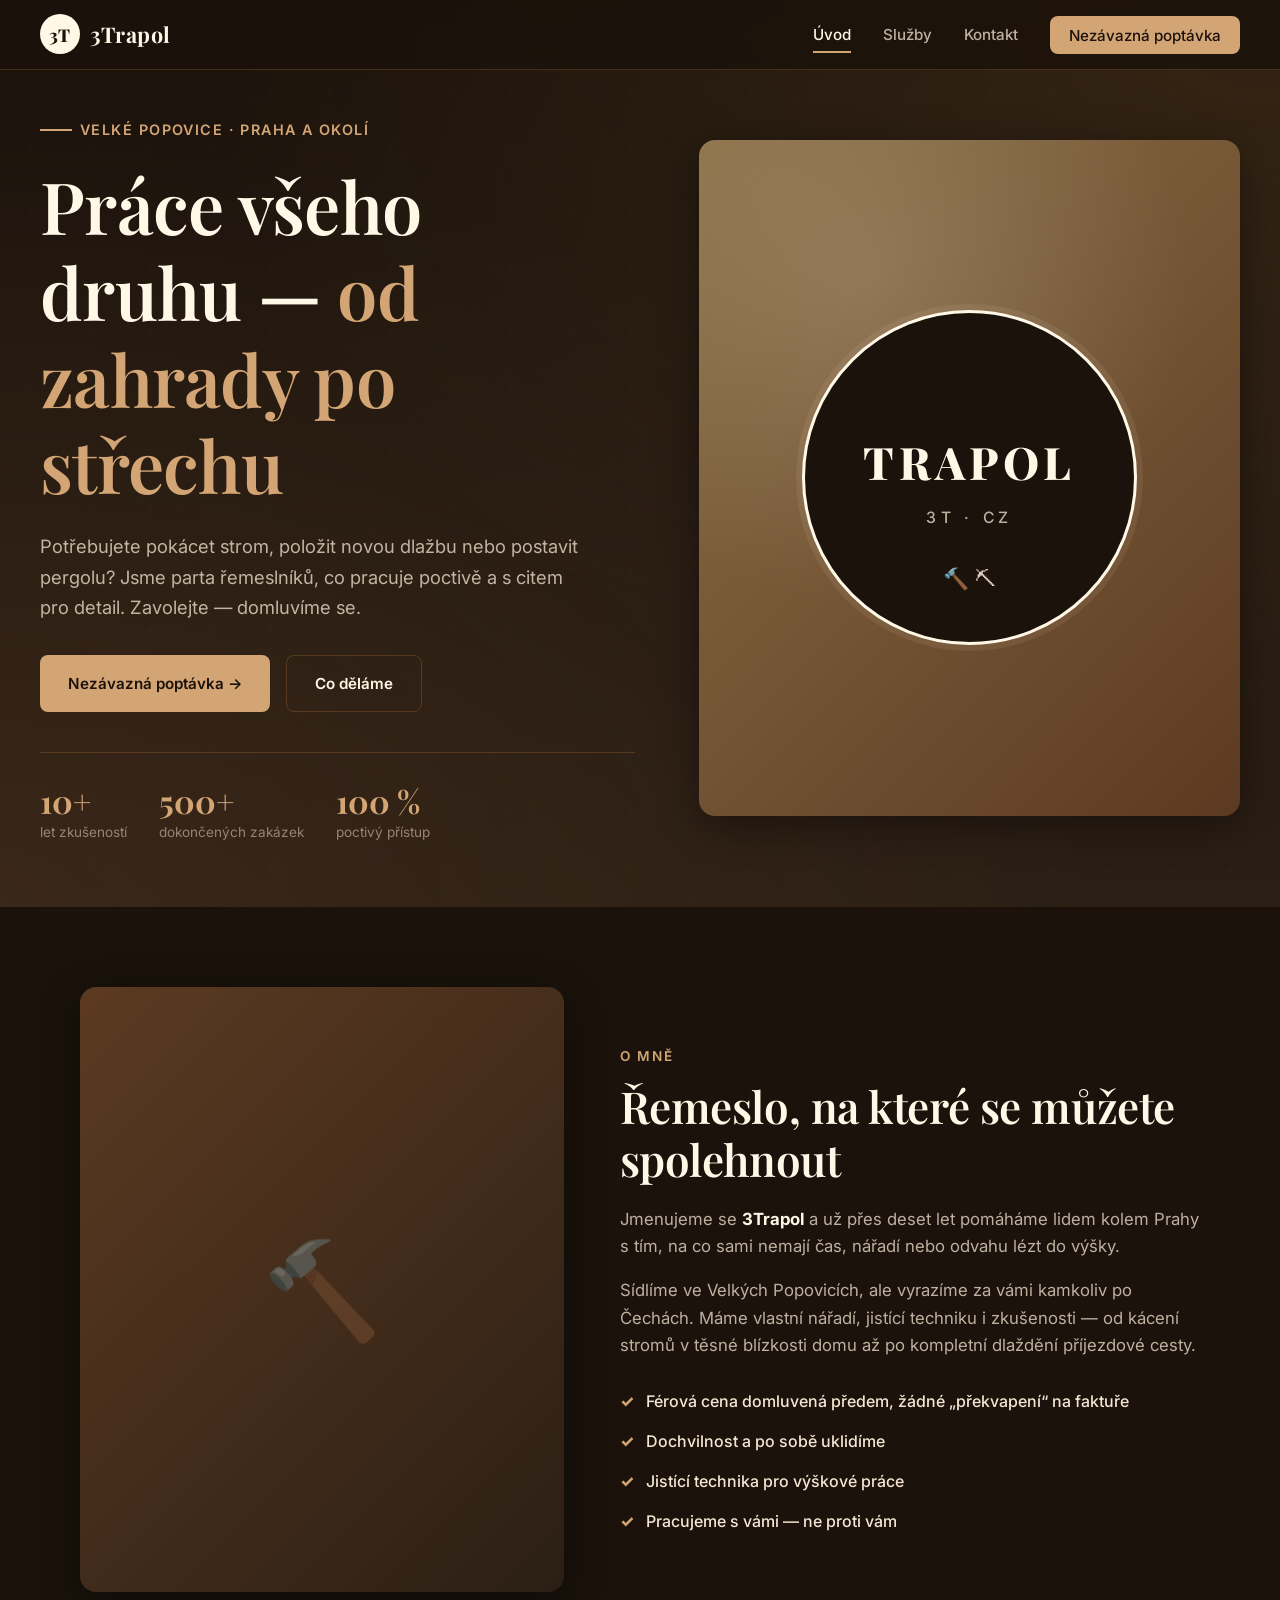
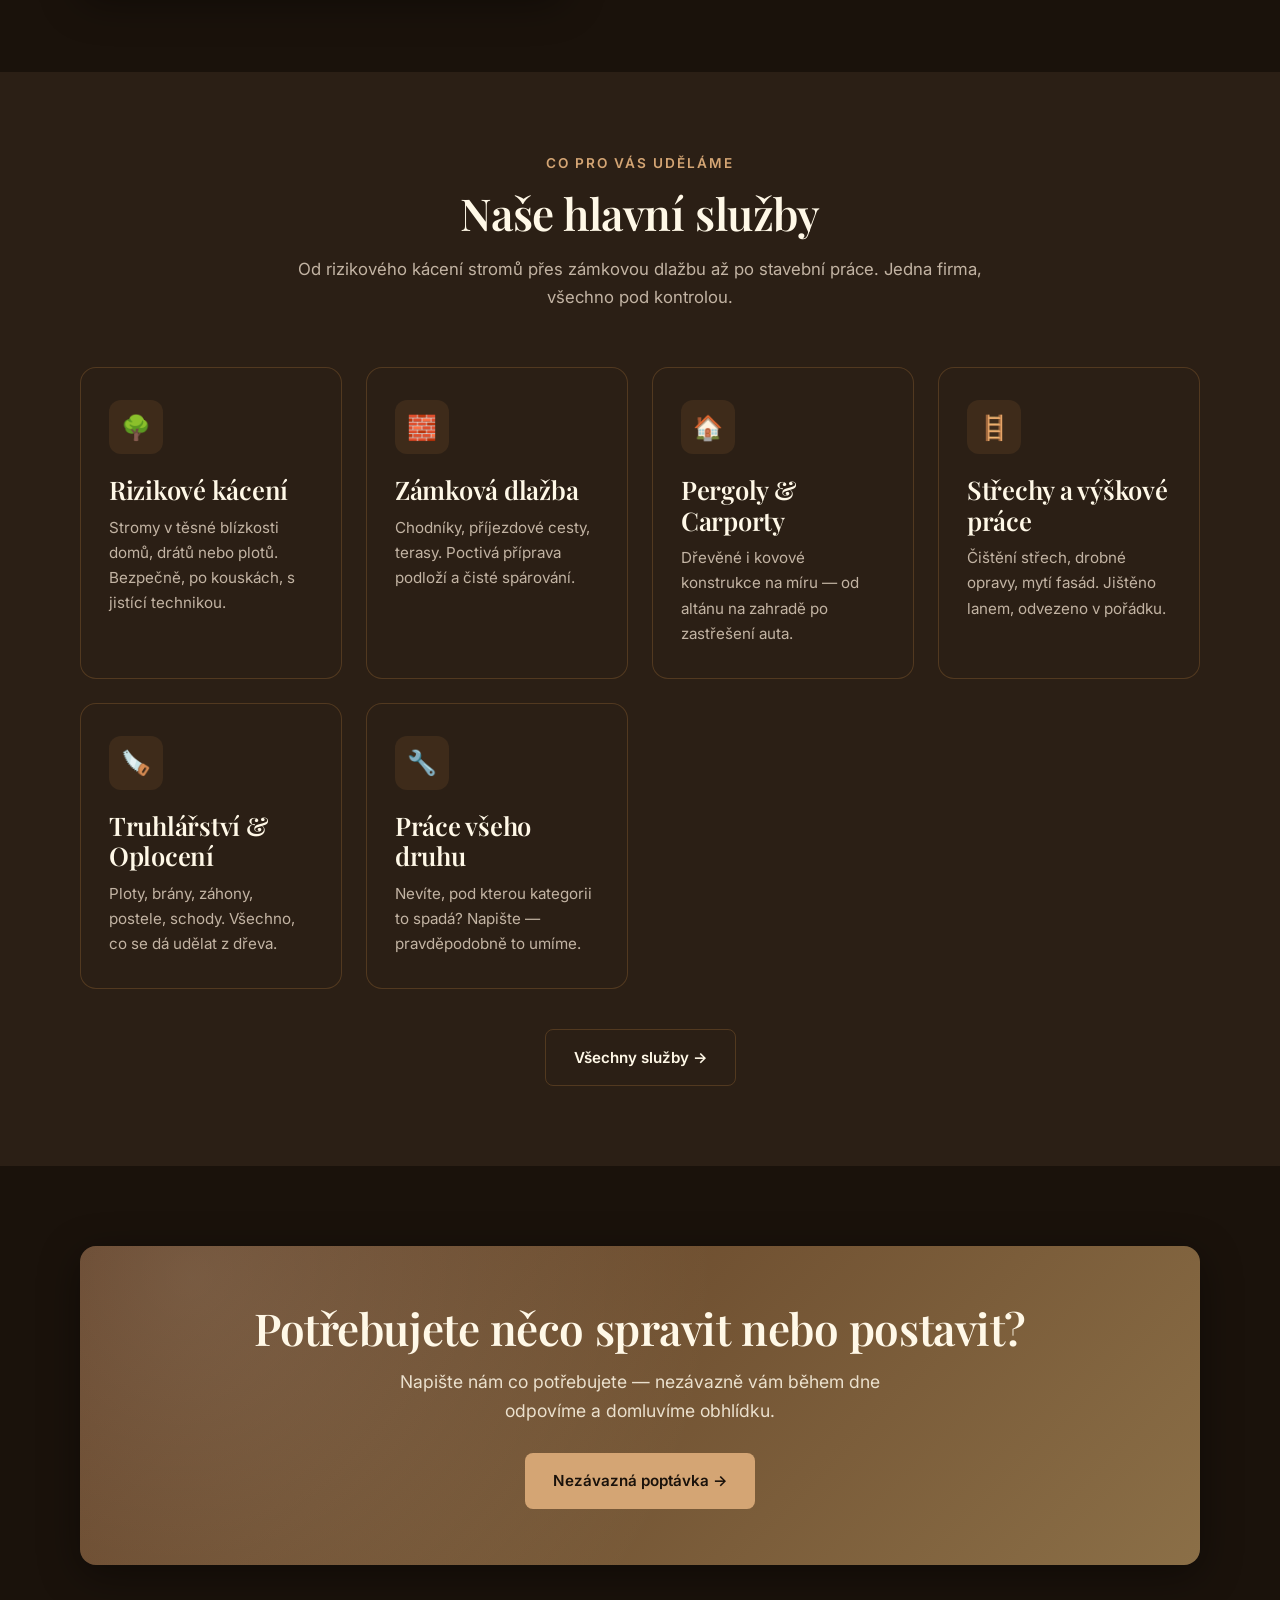
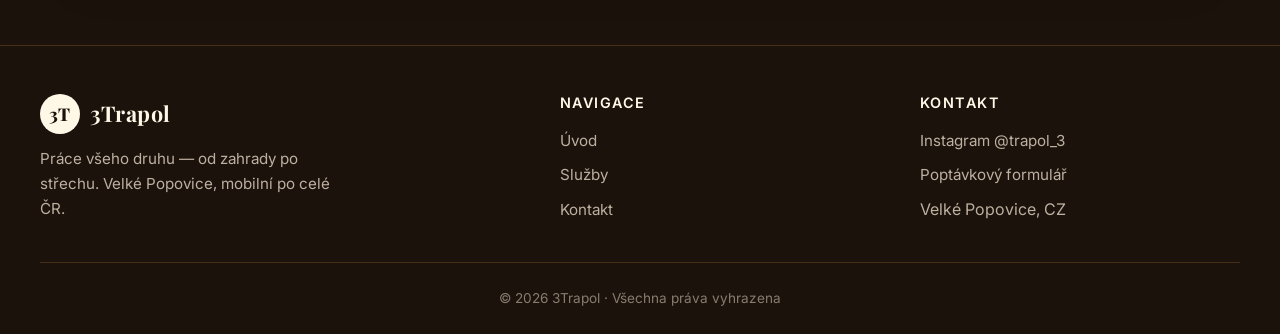
==== web/index.html @ 5826ef70 "Add 3Trapol website: 3 pages with acacia theme, SEO, responsive design - index.html: Hero + About + " ====
<!DOCTYPE html>
<html lang="cs">
<head>
  <meta charset="UTF-8">
  <meta name="viewport" content="width=device-width, initial-scale=1.0">
  <title>3Trapol — Rizikové kácení, zámková dlažba, stavební práce | Praha a okolí</title>
  <meta name="description" content="3Trapol — práce všeho druhu v Praze a okolí. Rizikové kácení stromů, zámková dlažba, pergoly, oplocení, střechy. Velké Popovice, mobilní po celé ČR.">
  <meta name="keywords" content="rizikové kácení Praha, zámková dlažba, stavební práce Velké Popovice, pergoly, oplocení, 3Trapol">
  <meta name="author" content="3Trapol">
  <meta name="robots" content="index, follow">
  <meta name="geo.region" content="CZ-ST">
  <meta name="geo.placename" content="Velké Popovice, Praha">

  <meta property="og:type" content="website">
  <meta property="og:title" content="3Trapol — Práce všeho druhu | Praha a okolí">
  <meta property="og:description" content="Rizikové kácení, zámková dlažba, pergoly, střechy. Spolehlivý parťák pro váš barák i zahradu.">
  <meta property="og:locale" content="cs_CZ">

  <link rel="preconnect" href="https://fonts.googleapis.com">
  <link rel="preconnect" href="https://fonts.gstatic.com" crossorigin>
  <link href="https://fonts.googleapis.com/css2?family=Inter:wght@400;500;600;700&family=Playfair+Display:wght@600;700;800&display=swap" rel="stylesheet">
  <link rel="stylesheet" href="css/style.css">
  <link rel="icon" href="data:image/svg+xml,<svg xmlns='http://www.w3.org/2000/svg' viewBox='0 0 100 100'><circle cx='50' cy='50' r='48' fill='%231a120b'/><text x='50' y='62' text-anchor='middle' font-family='Georgia' font-size='28' font-weight='bold' fill='%23f5e6d3'>3T</text></svg>">

  <script type="application/ld+json">
  {
    "@context": "https://schema.org",
    "@type": "LocalBusiness",
    "name": "3Trapol",
    "description": "Práce všeho druhu — rizikové kácení, zámková dlažba, stavební práce. Velké Popovice, mobilní po celé ČR.",
    "image": "",
    "address": {
      "@type": "PostalAddress",
      "addressLocality": "Velké Popovice",
      "addressRegion": "Středočeský kraj",
      "addressCountry": "CZ"
    },
    "areaServed": ["Praha", "Středočeský kraj", "Česká republika"],
    "serviceType": ["Rizikové kácení stromů", "Zámková dlažba", "Stavební práce", "Pergoly", "Oplocení", "Střechy"]
  }
  </script>
</head>
<body>

<nav class="nav" aria-label="Hlavní navigace">
  <div class="nav-inner">
    <a href="index.html" class="logo" aria-label="3Trapol domů">
      <span class="logo-mark">3T</span>
      <span>3Trapol</span>
    </a>
    <button class="burger" aria-label="Menu" aria-expanded="false">☰</button>
    <ul class="nav-links" id="navLinks">
      <li><a href="index.html" class="active">Úvod</a></li>
      <li><a href="sluzby.html">Služby</a></li>
      <li><a href="kontakt.html">Kontakt</a></li>
      <li><a href="kontakt.html" class="nav-cta">Nezávazná poptávka</a></li>
    </ul>
  </div>
</nav>

<header class="hero">
  <div class="hero-inner">
    <div>
      <span class="hero-eyebrow">Velké Popovice · Praha a okolí</span>
      <h1>Práce všeho druhu — <em>od zahrady po střechu</em></h1>
      <p class="hero-lead">
        Potřebujete pokácet strom, položit novou dlažbu nebo postavit pergolu?
        Jsme parta řemeslníků, co pracuje poctivě a s citem pro detail. Zavolejte —
        domluvíme se.
      </p>
      <div class="btn-row">
        <a href="kontakt.html" class="btn btn-primary">
          Nezávazná poptávka →
        </a>
        <a href="sluzby.html" class="btn btn-secondary">Co děláme</a>
      </div>
      <div class="hero-stats">
        <div>
          <div class="stat-num">10+</div>
          <div class="stat-label">let zkušeností</div>
        </div>
        <div>
          <div class="stat-num">500+</div>
          <div class="stat-label">dokončených zakázek</div>
        </div>
        <div>
          <div class="stat-num">100 %</div>
          <div class="stat-label">poctivý přístup</div>
        </div>
      </div>
    </div>
    <div class="hero-visual" aria-hidden="true">
      <div class="hero-emblem">
        <div class="hero-emblem-inner">
          TRAPOL
          <span>3T · CZ</span>
        </div>
        <div class="hero-emblem-tools">🔨 ⛏</div>
      </div>
    </div>
  </div>
</header>

<section class="section" id="o-mne">
  <div class="about reveal">
    <div class="about-image" aria-hidden="true"></div>
    <div class="about-text">
      <span class="section-head" style="text-align:left; margin:0 0 1rem;">
        <span class="eyebrow" style="color: var(--accent); font-weight:600; letter-spacing:.15em; text-transform:uppercase; font-size:.85rem;">O mně</span>
      </span>
      <h2>Řemeslo, na které se můžete spolehnout</h2>
      <p>
        Jmenujeme se <strong style="color:var(--cream-bright)">3Trapol</strong> a už přes deset let pomáháme lidem
        kolem Prahy s tím, na co sami nemají čas, nářadí nebo odvahu lézt do výšky.
      </p>
      <p>
        Sídlíme ve Velkých Popovicích, ale vyrazíme za vámi kamkoliv po Čechách. Máme vlastní nářadí,
        jistící techniku i zkušenosti — od kácení stromů v těsné blízkosti domu až po kompletní
        dlaždění příjezdové cesty.
      </p>
      <ul class="value-list">
        <li>Férová cena domluvená předem, žádné „překvapení“ na faktuře</li>
        <li>Dochvilnost a po sobě uklidíme</li>
        <li>Jistící technika pro výškové práce</li>
        <li>Pracujeme s vámi — ne proti vám</li>
      </ul>
    </div>
  </div>
</section>

<section class="section-full">
  <div class="inner">
    <div class="section-head reveal">
      <span class="eyebrow">Co pro vás uděláme</span>
      <h2>Naše hlavní služby</h2>
      <p>Od rizikového kácení stromů přes zámkovou dlažbu až po stavební práce. Jedna firma, všechno pod kontrolou.</p>
    </div>
    <div class="services-grid">
      <article class="service-card reveal">
        <div class="service-icon">🌳</div>
        <h3>Rizikové kácení</h3>
        <p>Stromy v těsné blízkosti domů, drátů nebo plotů. Bezpečně, po kouskách, s jistící technikou.</p>
      </article>
      <article class="service-card reveal">
        <div class="service-icon">🧱</div>
        <h3>Zámková dlažba</h3>
        <p>Chodníky, příjezdové cesty, terasy. Poctivá příprava podloží a čisté spárování.</p>
      </article>
      <article class="service-card reveal">
        <div class="service-icon">🏠</div>
        <h3>Pergoly &amp; Carporty</h3>
        <p>Dřevěné i kovové konstrukce na míru — od altánu na zahradě po zastřešení auta.</p>
      </article>
      <article class="service-card reveal">
        <div class="service-icon">🪜</div>
        <h3>Střechy a výškové práce</h3>
        <p>Čištění střech, drobné opravy, mytí fasád. Jištěno lanem, odvezeno v pořádku.</p>
      </article>
      <article class="service-card reveal">
        <div class="service-icon">🪚</div>
        <h3>Truhlářství &amp; Oplocení</h3>
        <p>Ploty, brány, záhony, postele, schody. Všechno, co se dá udělat z dřeva.</p>
      </article>
      <article class="service-card reveal">
        <div class="service-icon">🔧</div>
        <h3>Práce všeho druhu</h3>
        <p>Nevíte, pod kterou kategorii to spadá? Napište — pravděpodobně to umíme.</p>
      </article>
    </div>
    <div style="text-align:center; margin-top:2.5rem;">
      <a href="sluzby.html" class="btn btn-secondary">Všechny služby →</a>
    </div>
  </div>
</section>

<section class="section">
  <div class="cta-block reveal">
    <h2>Potřebujete něco spravit nebo postavit?</h2>
    <p>Napište nám co potřebujete — nezávazně vám během dne odpovíme a domluvíme obhlídku.</p>
    <a href="kontakt.html" class="btn btn-primary">Nezávazná poptávka →</a>
  </div>
</section>

<footer class="footer">
  <div class="footer-inner">
    <div>
      <div class="logo" style="margin-bottom:0.5rem;">
        <span class="logo-mark">3T</span>
        <span>3Trapol</span>
      </div>
      <p class="footer-tag">Práce všeho druhu — od zahrady po střechu. Velké Popovice, mobilní po celé ČR.</p>
    </div>
    <div>
      <h4>Navigace</h4>
      <ul>
        <li><a href="index.html">Úvod</a></li>
        <li><a href="sluzby.html">Služby</a></li>
        <li><a href="kontakt.html">Kontakt</a></li>
      </ul>
    </div>
    <div>
      <h4>Kontakt</h4>
      <ul>
        <li><a href="https://instagram.com/trapol_3" target="_blank" rel="noopener">Instagram @trapol_3</a></li>
        <li><a href="kontakt.html">Poptávkový formulář</a></li>
        <li><span style="color:var(--text-muted)">Velké Popovice, CZ</span></li>
      </ul>
    </div>
  </div>
  <div class="footer-bottom">
    © <span id="year">2026</span> 3Trapol · Všechna práva vyhrazena
  </div>
</footer>

<script src="js/main.js"></script>
</body>
</html>
---- web/css/style.css ----
/* === 3TRAPOL — Akáciové téma === */

:root {
  --acacia-darkest: #1a120b;
  --acacia-dark: #2b1f15;
  --acacia: #5c3a21;
  --acacia-mid: #8b6f47;
  --acacia-light: #c68642;
  --cream: #f5e6d3;
  --cream-bright: #fff8e7;
  --text: #f5e6d3;
  --text-muted: rgba(245, 230, 211, 0.75);
  --text-faint: rgba(245, 230, 211, 0.5);
  --accent: #d4a574;
  --border: rgba(198, 134, 66, 0.25);

  --font-body: 'Inter', system-ui, -apple-system, sans-serif;
  --font-heading: 'Playfair Display', Georgia, serif;

  --radius: 8px;
  --radius-lg: 16px;
  --shadow: 0 10px 40px rgba(0, 0, 0, 0.4);
  --shadow-hover: 0 20px 60px rgba(198, 134, 66, 0.25);

  --max-w: 1200px;
  --pad: clamp(1rem, 4vw, 2.5rem);
}

* { box-sizing: border-box; margin: 0; padding: 0; }

html { scroll-behavior: smooth; }

body {
  font-family: var(--font-body);
  background: var(--acacia-darkest);
  color: var(--text);
  line-height: 1.65;
  overflow-x: hidden;
  min-height: 100vh;
  -webkit-font-smoothing: antialiased;
}

img { max-width: 100%; display: block; }

a {
  color: var(--accent);
  text-decoration: none;
  transition: color 0.2s;
}
a:hover { color: var(--cream-bright); }

h1, h2, h3, h4 {
  font-family: var(--font-heading);
  font-weight: 600;
  line-height: 1.2;
  color: var(--cream-bright);
  letter-spacing: -0.01em;
}

h1 { font-size: clamp(2.2rem, 6vw, 4.5rem); }
h2 { font-size: clamp(1.8rem, 4vw, 2.75rem); }
h3 { font-size: clamp(1.3rem, 2.5vw, 1.6rem); }

p { color: var(--text-muted); }

/* === NAVIGACE === */
.nav {
  position: fixed;
  top: 0; left: 0; right: 0;
  z-index: 100;
  background: rgba(26, 18, 11, 0.85);
  backdrop-filter: blur(12px);
  -webkit-backdrop-filter: blur(12px);
  border-bottom: 1px solid var(--border);
  padding: 0.9rem var(--pad);
}

.nav-inner {
  max-width: var(--max-w);
  margin: 0 auto;
  display: flex;
  align-items: center;
  justify-content: space-between;
  gap: 2rem;
}

.logo {
  display: flex;
  align-items: center;
  gap: 0.6rem;
  font-family: var(--font-heading);
  font-weight: 700;
  font-size: 1.35rem;
  color: var(--cream-bright);
  letter-spacing: 0.02em;
}

.logo-mark {
  width: 40px;
  height: 40px;
  border-radius: 50%;
  background: var(--cream-bright);
  color: var(--acacia-darkest);
  display: grid;
  place-items: center;
  font-size: 1.1rem;
  font-weight: 800;
}

.nav-links {
  display: flex;
  gap: 2rem;
  list-style: none;
  align-items: center;
}

.nav-links a {
  color: var(--text-muted);
  font-weight: 500;
  font-size: 0.95rem;
  padding: 0.4rem 0;
  position: relative;
}

.nav-links a::after {
  content: '';
  position: absolute;
  bottom: -2px;
  left: 0;
  width: 0;
  height: 2px;
  background: var(--accent);
  transition: width 0.3s;
}

.nav-links a:hover,
.nav-links a.active {
  color: var(--cream-bright);
}
.nav-links a:hover::after,
.nav-links a.active::after { width: 100%; }

.nav-cta {
  background: var(--accent);
  color: var(--acacia-darkest) !important;
  padding: 0.6rem 1.2rem !important;
  border-radius: var(--radius);
  font-weight: 600;
}
.nav-cta:hover {
  background: var(--cream-bright);
  transform: translateY(-1px);
}
.nav-cta::after { display: none; }

.burger {
  display: none;
  background: none;
  border: none;
  color: var(--cream-bright);
  cursor: pointer;
  font-size: 1.6rem;
  padding: 0.3rem;
}

@media (max-width: 768px) {
  .burger { display: block; }
  .nav-links {
    position: absolute;
    top: 100%;
    left: 0; right: 0;
    flex-direction: column;
    background: var(--acacia-darkest);
    padding: 1.5rem var(--pad);
    gap: 1rem;
    border-bottom: 1px solid var(--border);
    transform: translateY(-10px);
    opacity: 0;
    pointer-events: none;
    transition: all 0.25s;
  }
  .nav-links.open {
    transform: translateY(0);
    opacity: 1;
    pointer-events: auto;
  }
}

/* === HERO === */
.hero {
  min-height: 100vh;
  display: flex;
  align-items: center;
  padding: 7rem var(--pad) 4rem;
  position: relative;
  overflow: hidden;
  background:
    radial-gradient(ellipse at top right, rgba(198, 134, 66, 0.15), transparent 60%),
    radial-gradient(ellipse at bottom left, rgba(92, 58, 33, 0.3), transparent 60%),
    linear-gradient(180deg, var(--acacia-darkest), var(--acacia-dark));
}

.hero::before {
  content: '';
  position: absolute;
  inset: 0;
  background-image: url("data:image/svg+xml;utf8,<svg xmlns='http://www.w3.org/2000/svg' width='60' height='60'><circle cx='30' cy='30' r='1' fill='%23c68642' opacity='0.15'/></svg>");
  opacity: 0.5;
}

.hero-inner {
  max-width: var(--max-w);
  width: 100%;
  margin: 0 auto;
  display: grid;
  grid-template-columns: 1.1fr 1fr;
  gap: 4rem;
  align-items: center;
  position: relative;
  z-index: 1;
}

@media (max-width: 900px) {
  .hero-inner { grid-template-columns: 1fr; gap: 2.5rem; }
}

.hero-eyebrow {
  display: inline-flex;
  align-items: center;
  gap: 0.5rem;
  color: var(--accent);
  font-weight: 600;
  font-size: 0.9rem;
  letter-spacing: 0.1em;
  text-transform: uppercase;
  margin-bottom: 1.25rem;
}
.hero-eyebrow::before {
  content: '';
  width: 32px;
  height: 2px;
  background: var(--accent);
}

.hero h1 {
  margin-bottom: 1.5rem;
}
.hero h1 em {
  font-style: normal;
  color: var(--accent);
  position: relative;
}
.hero h1 em::after {
  content: '';
  position: absolute;
  left: 0; right: 0; bottom: 0.1em;
  height: 0.2em;
  background: rgba(198, 134, 66, 0.25);
  z-index: -1;
}

.hero-lead {
  font-size: 1.15rem;
  margin-bottom: 2rem;
  max-width: 540px;
}

.btn-row {
  display: flex;
  gap: 1rem;
  flex-wrap: wrap;
}

.btn {
  display: inline-flex;
  align-items: center;
  gap: 0.5rem;
  padding: 0.95rem 1.75rem;
  border-radius: var(--radius);
  font-weight: 600;
  font-size: 0.95rem;
  cursor: pointer;
  transition: all 0.25s;
  border: none;
  font-family: inherit;
}

.btn-primary {
  background: var(--accent);
  color: var(--acacia-darkest);
}
.btn-primary:hover {
  background: var(--cream-bright);
  color: var(--acacia-darkest);
  transform: translateY(-2px);
  box-shadow: var(--shadow-hover);
}

.btn-secondary {
  background: transparent;
  color: var(--cream-bright);
  border: 1.5px solid var(--border);
}
.btn-secondary:hover {
  border-color: var(--accent);
  color: var(--accent);
}

.hero-stats {
  display: flex;
  gap: 2rem;
  margin-top: 2.5rem;
  padding-top: 2rem;
  border-top: 1px solid var(--border);
  flex-wrap: wrap;
}

.stat-num {
  font-family: var(--font-heading);
  font-size: 2rem;
  font-weight: 700;
  color: var(--accent);
  line-height: 1;
}
.stat-label {
  font-size: 0.85rem;
  color: var(--text-faint);
  margin-top: 0.25rem;
}

/* Hero visual */
.hero-visual {
  position: relative;
  aspect-ratio: 4 / 5;
  border-radius: var(--radius-lg);
  background:
    linear-gradient(135deg, var(--acacia-mid), var(--acacia)),
    var(--acacia-dark);
  box-shadow: var(--shadow);
  overflow: hidden;
  display: grid;
  place-items: center;
}

.hero-visual::before {
  content: '';
  position: absolute;
  inset: 0;
  background: radial-gradient(circle at 30% 20%, rgba(255, 248, 231, 0.15), transparent 50%);
}

.hero-emblem {
  width: 62%;
  aspect-ratio: 1;
  border-radius: 50%;
  background: var(--acacia-darkest);
  border: 3px solid var(--cream-bright);
  display: grid;
  place-items: center;
  position: relative;
  box-shadow: 0 0 0 6px rgba(245, 230, 211, 0.08);
}

.hero-emblem-inner {
  text-align: center;
  color: var(--cream-bright);
  font-family: var(--font-heading);
  font-weight: 800;
  letter-spacing: 0.1em;
  font-size: clamp(1.8rem, 5vw, 2.8rem);
}
.hero-emblem-inner span {
  display: block;
  font-size: 0.35em;
  letter-spacing: 0.3em;
  font-family: var(--font-body);
  font-weight: 500;
  color: var(--text-muted);
  margin-top: 0.4em;
}
.hero-emblem-tools {
  position: absolute;
  bottom: 14%;
  left: 50%;
  transform: translateX(-50%);
  font-size: 1.3em;
  opacity: 0.9;
}

/* === SEKCE === */
.section {
  padding: 5rem var(--pad);
  max-width: var(--max-w);
  margin: 0 auto;
}
.section-full {
  padding: 5rem 0;
  background: var(--acacia-dark);
}
.section-full > .inner {
  max-width: var(--max-w);
  margin: 0 auto;
  padding: 0 var(--pad);
}

.section-head {
  text-align: center;
  max-width: 720px;
  margin: 0 auto 3.5rem;
}
.section-head .eyebrow {
  color: var(--accent);
  font-weight: 600;
  letter-spacing: 0.15em;
  text-transform: uppercase;
  font-size: 0.85rem;
  margin-bottom: 0.8rem;
  display: block;
}
.section-head h2 { margin-bottom: 1rem; }
.section-head p { font-size: 1.05rem; }

/* === O MNĚ === */
.about {
  display: grid;
  grid-template-columns: 1fr 1.2fr;
  gap: 3.5rem;
  align-items: center;
}
@media (max-width: 900px) {
  .about { grid-template-columns: 1fr; }
}

.about-image {
  aspect-ratio: 4 / 5;
  border-radius: var(--radius-lg);
  background: linear-gradient(135deg, var(--acacia), var(--acacia-dark));
  box-shadow: var(--shadow);
  position: relative;
  overflow: hidden;
}
.about-image::after {
  content: '🔨';
  position: absolute;
  inset: 0;
  display: grid;
  place-items: center;
  font-size: 6rem;
  opacity: 0.3;
}

.about-text h2 { margin-bottom: 1.25rem; }
.about-text p { margin-bottom: 1rem; font-size: 1.05rem; }
.about-text p:last-child { margin-bottom: 0; }

.value-list {
  list-style: none;
  margin-top: 1.75rem;
  display: grid;
  gap: 0.85rem;
}
.value-list li {
  display: flex;
  align-items: flex-start;
  gap: 0.75rem;
  color: var(--text);
  font-weight: 500;
}
.value-list li::before {
  content: '✓';
  color: var(--accent);
  font-weight: 800;
  flex-shrink: 0;
}

/* === SLUŽBY GRID === */
.services-grid {
  display: grid;
  grid-template-columns: repeat(auto-fit, minmax(260px, 1fr));
  gap: 1.5rem;
}

.service-card {
  background: var(--acacia-dark);
  border: 1px solid var(--border);
  border-radius: var(--radius-lg);
  padding: 2rem 1.75rem;
  transition: all 0.3s;
  position: relative;
  overflow: hidden;
}
.service-card::before {
  content: '';
  position: absolute;
  top: 0; left: 0;
  width: 100%;
  height: 3px;
  background: linear-gradient(90deg, var(--accent), transparent);
  transform: scaleX(0);
  transform-origin: left;
  transition: transform 0.4s;
}
.service-card:hover {
  transform: translateY(-6px);
  border-color: var(--accent);
  box-shadow: var(--shadow-hover);
}
.service-card:hover::before { transform: scaleX(1); }

.service-icon {
  width: 54px;
  height: 54px;
  border-radius: 12px;
  background: rgba(198, 134, 66, 0.12);
  display: grid;
  place-items: center;
  font-size: 1.5rem;
  margin-bottom: 1.25rem;
}

.service-card h3 {
  margin-bottom: 0.6rem;
  color: var(--cream-bright);
}
.service-card p { font-size: 0.95rem; }

.service-card ul {
  list-style: none;
  margin-top: 1rem;
  display: grid;
  gap: 0.4rem;
}
.service-card ul li {
  font-size: 0.9rem;
  color: var(--text-muted);
  padding-left: 1rem;
  position: relative;
}
.service-card ul li::before {
  content: '—';
  position: absolute;
  left: 0;
  color: var(--accent);
}

/* === GALERIE === */
.gallery-grid {
  display: grid;
  grid-template-columns: repeat(auto-fit, minmax(220px, 1fr));
  gap: 1rem;
}
.gallery-item {
  aspect-ratio: 1;
  border-radius: var(--radius);
  background: linear-gradient(135deg, var(--acacia), var(--acacia-dark));
  position: relative;
  overflow: hidden;
  cursor: pointer;
  transition: transform 0.3s;
  display: grid;
  place-items: center;
}
.gallery-item:hover { transform: scale(1.03); }
.gallery-item::after {
  content: attr(data-label);
  position: absolute;
  inset: 0;
  display: grid;
  place-items: center;
  color: var(--cream-bright);
  font-weight: 600;
  font-size: 0.95rem;
  background: linear-gradient(180deg, transparent 50%, rgba(26, 18, 11, 0.85));
  padding: 1rem;
  text-align: center;
  align-content: end;
}
.gallery-placeholder {
  font-size: 3rem;
  opacity: 0.4;
}

/* === CTA BLOCK === */
.cta-block {
  background: linear-gradient(135deg, var(--acacia), var(--acacia-mid));
  border-radius: var(--radius-lg);
  padding: 3.5rem var(--pad);
  text-align: center;
  box-shadow: var(--shadow);
  position: relative;
  overflow: hidden;
}
.cta-block::before {
  content: '';
  position: absolute;
  inset: 0;
  background: radial-gradient(circle at 10% 10%, rgba(255, 248, 231, 0.15), transparent 50%);
}
.cta-block > * { position: relative; z-index: 1; }
.cta-block h2 {
  margin-bottom: 0.75rem;
}
.cta-block p {
  color: rgba(255, 248, 231, 0.85);
  font-size: 1.1rem;
  margin-bottom: 1.75rem;
  max-width: 560px;
  margin-left: auto;
  margin-right: auto;
}

/* === KONTAKT === */
.contact-grid {
  display: grid;
  grid-template-columns: 1fr 1.2fr;
  gap: 3rem;
  align-items: start;
}
@media (max-width: 900px) {
  .contact-grid { grid-template-columns: 1fr; }
}

.contact-info {
  display: grid;
  gap: 1.75rem;
}

.contact-item {
  display: flex;
  gap: 1rem;
  align-items: flex-start;
}
.contact-item-icon {
  width: 48px;
  height: 48px;
  border-radius: 12px;
  background: rgba(198, 134, 66, 0.12);
  display: grid;
  place-items: center;
  font-size: 1.3rem;
  flex-shrink: 0;
}
.contact-item-label {
  font-size: 0.8rem;
  color: var(--text-faint);
  text-transform: uppercase;
  letter-spacing: 0.1em;
  margin-bottom: 0.2rem;
}
.contact-item-value {
  font-size: 1.1rem;
  font-weight: 500;
  color: var(--cream-bright);
}

.contact-form {
  background: var(--acacia-dark);
  border: 1px solid var(--border);
  border-radius: var(--radius-lg);
  padding: 2rem;
}

.form-row {
  display: grid;
  grid-template-columns: 1fr 1fr;
  gap: 1rem;
  margin-bottom: 1rem;
}
@media (max-width: 600px) {
  .form-row { grid-template-columns: 1fr; }
}

.field {
  margin-bottom: 1rem;
}
.field label {
  display: block;
  font-size: 0.85rem;
  color: var(--text-muted);
  margin-bottom: 0.4rem;
  font-weight: 500;
}
.field input,
.field textarea,
.field select {
  width: 100%;
  padding: 0.85rem 1rem;
  background: var(--acacia-darkest);
  border: 1px solid var(--border);
  border-radius: var(--radius);
  color: var(--cream-bright);
  font-family: inherit;
  font-size: 0.95rem;
  transition: border-color 0.2s;
}
.field input:focus,
.field textarea:focus,
.field select:focus {
  outline: none;
  border-color: var(--accent);
}
.field textarea { resize: vertical; min-height: 120px; }

.form-note {
  font-size: 0.85rem;
  color: var(--text-faint);
  margin-top: 0.75rem;
}

/* === FOOTER === */
.footer {
  background: var(--acacia-darkest);
  border-top: 1px solid var(--border);
  padding: 3rem var(--pad) 1.5rem;
}
.footer-inner {
  max-width: var(--max-w);
  margin: 0 auto;
  display: grid;
  grid-template-columns: 1.5fr 1fr 1fr;
  gap: 2.5rem;
}
@media (max-width: 700px) {
  .footer-inner { grid-template-columns: 1fr; gap: 2rem; }
}

.footer h4 {
  font-family: var(--font-body);
  font-size: 0.9rem;
  font-weight: 600;
  color: var(--cream-bright);
  margin-bottom: 1rem;
  text-transform: uppercase;
  letter-spacing: 0.1em;
}

.footer ul { list-style: none; display: grid; gap: 0.5rem; }
.footer ul a { color: var(--text-muted); font-size: 0.95rem; }
.footer ul a:hover { color: var(--accent); }

.footer-tag {
  color: var(--text-muted);
  margin-top: 0.75rem;
  font-size: 0.95rem;
  max-width: 300px;
}

.footer-bottom {
  max-width: var(--max-w);
  margin: 2.5rem auto 0;
  padding-top: 1.5rem;
  border-top: 1px solid var(--border);
  text-align: center;
  color: var(--text-faint);
  font-size: 0.85rem;
}

/* === REVEAL ANIMACE === */
.reveal {
  opacity: 0;
  transform: translateY(20px);
  transition: opacity 0.7s ease, transform 0.7s ease;
}
.reveal.in {
  opacity: 1;
  transform: translateY(0);
}

@media (prefers-reduced-motion: reduce) {
  *, *::before, *::after {
    animation-duration: 0.01ms !important;
    transition-duration: 0.01ms !important;
  }
  html { scroll-behavior: auto; }
}

/* === PAGE HEADER (podstránky) === */
.page-head {
  padding: 8rem var(--pad) 3rem;
  text-align: center;
  background:
    radial-gradient(ellipse at top, rgba(198, 134, 66, 0.15), transparent 60%),
    var(--acacia-darkest);
  border-bottom: 1px solid var(--border);
}
.page-head .eyebrow {
  color: var(--accent);
  font-weight: 600;
  letter-spacing: 0.15em;
  text-transform: uppercase;
  font-size: 0.85rem;
  display: block;
  margin-bottom: 0.75rem;
}
.page-head p {
  max-width: 640px;
  margin: 1rem auto 0;
  font-size: 1.1rem;
}
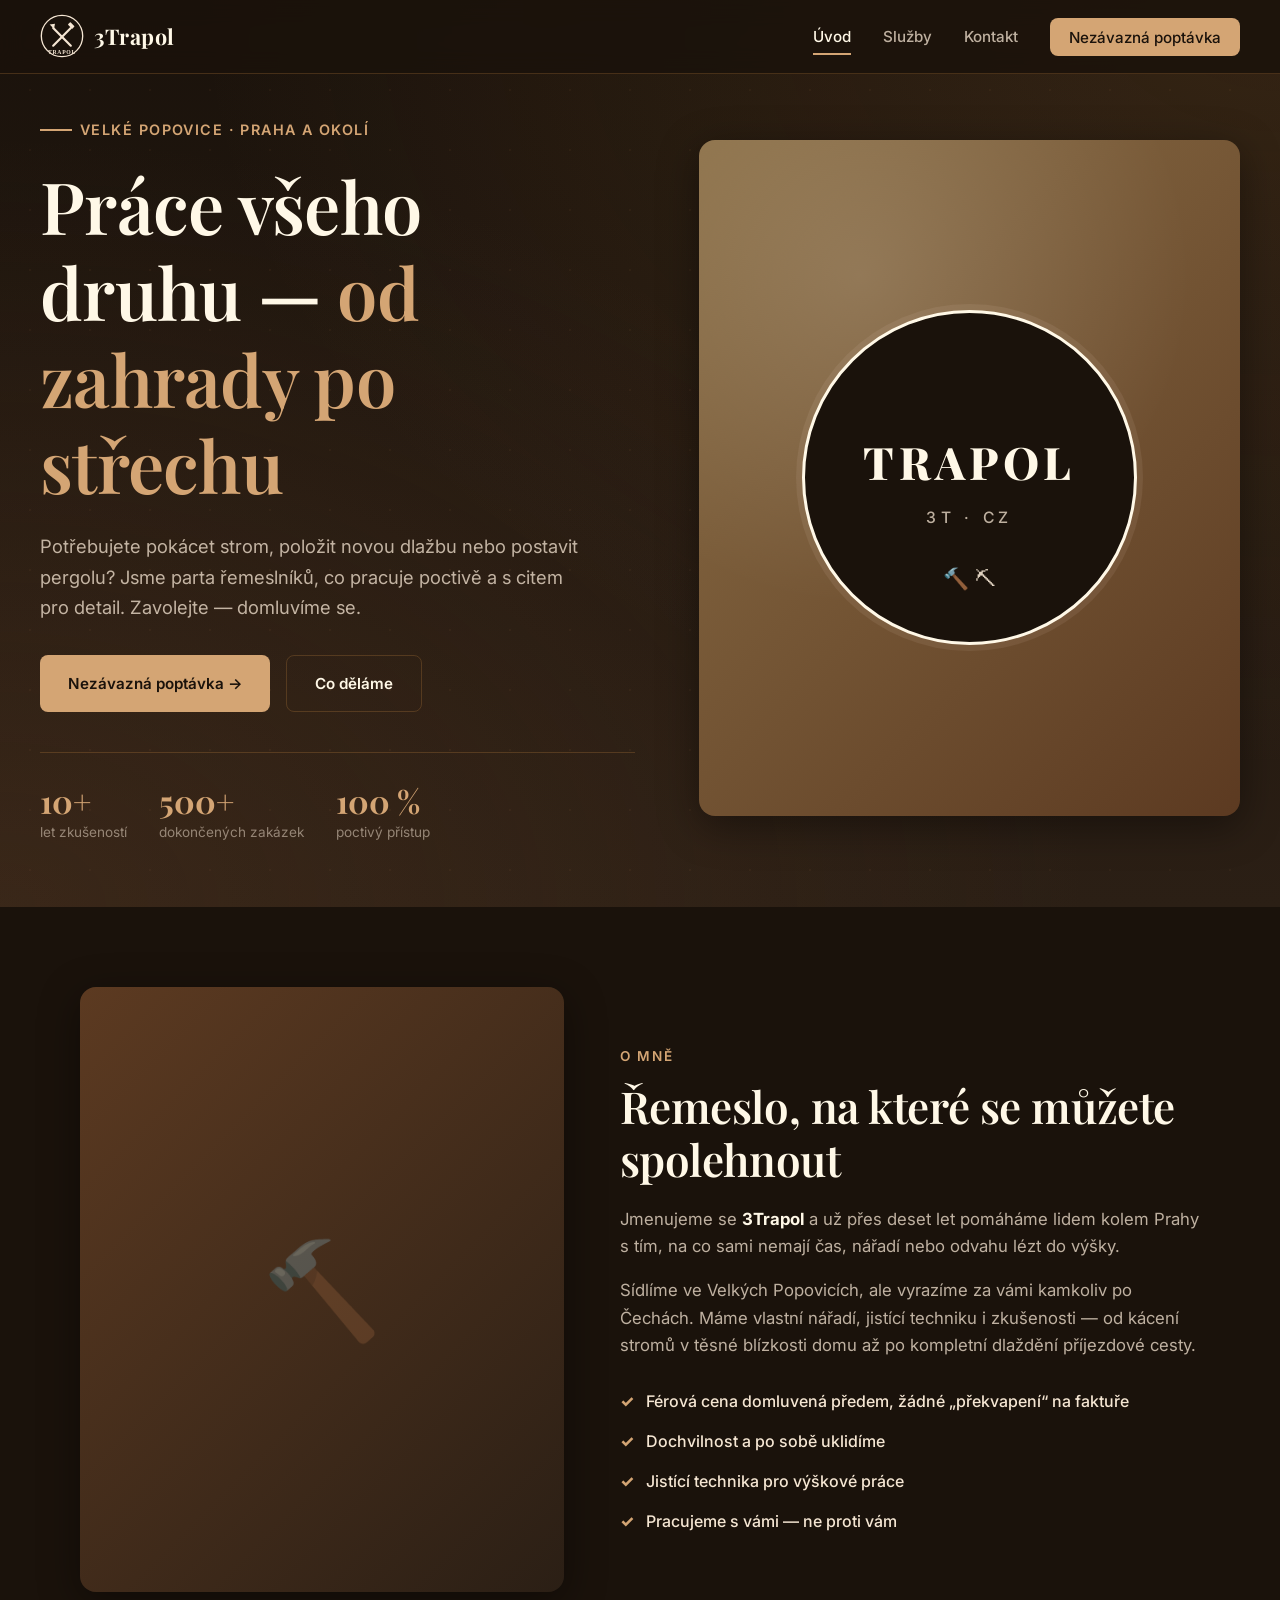
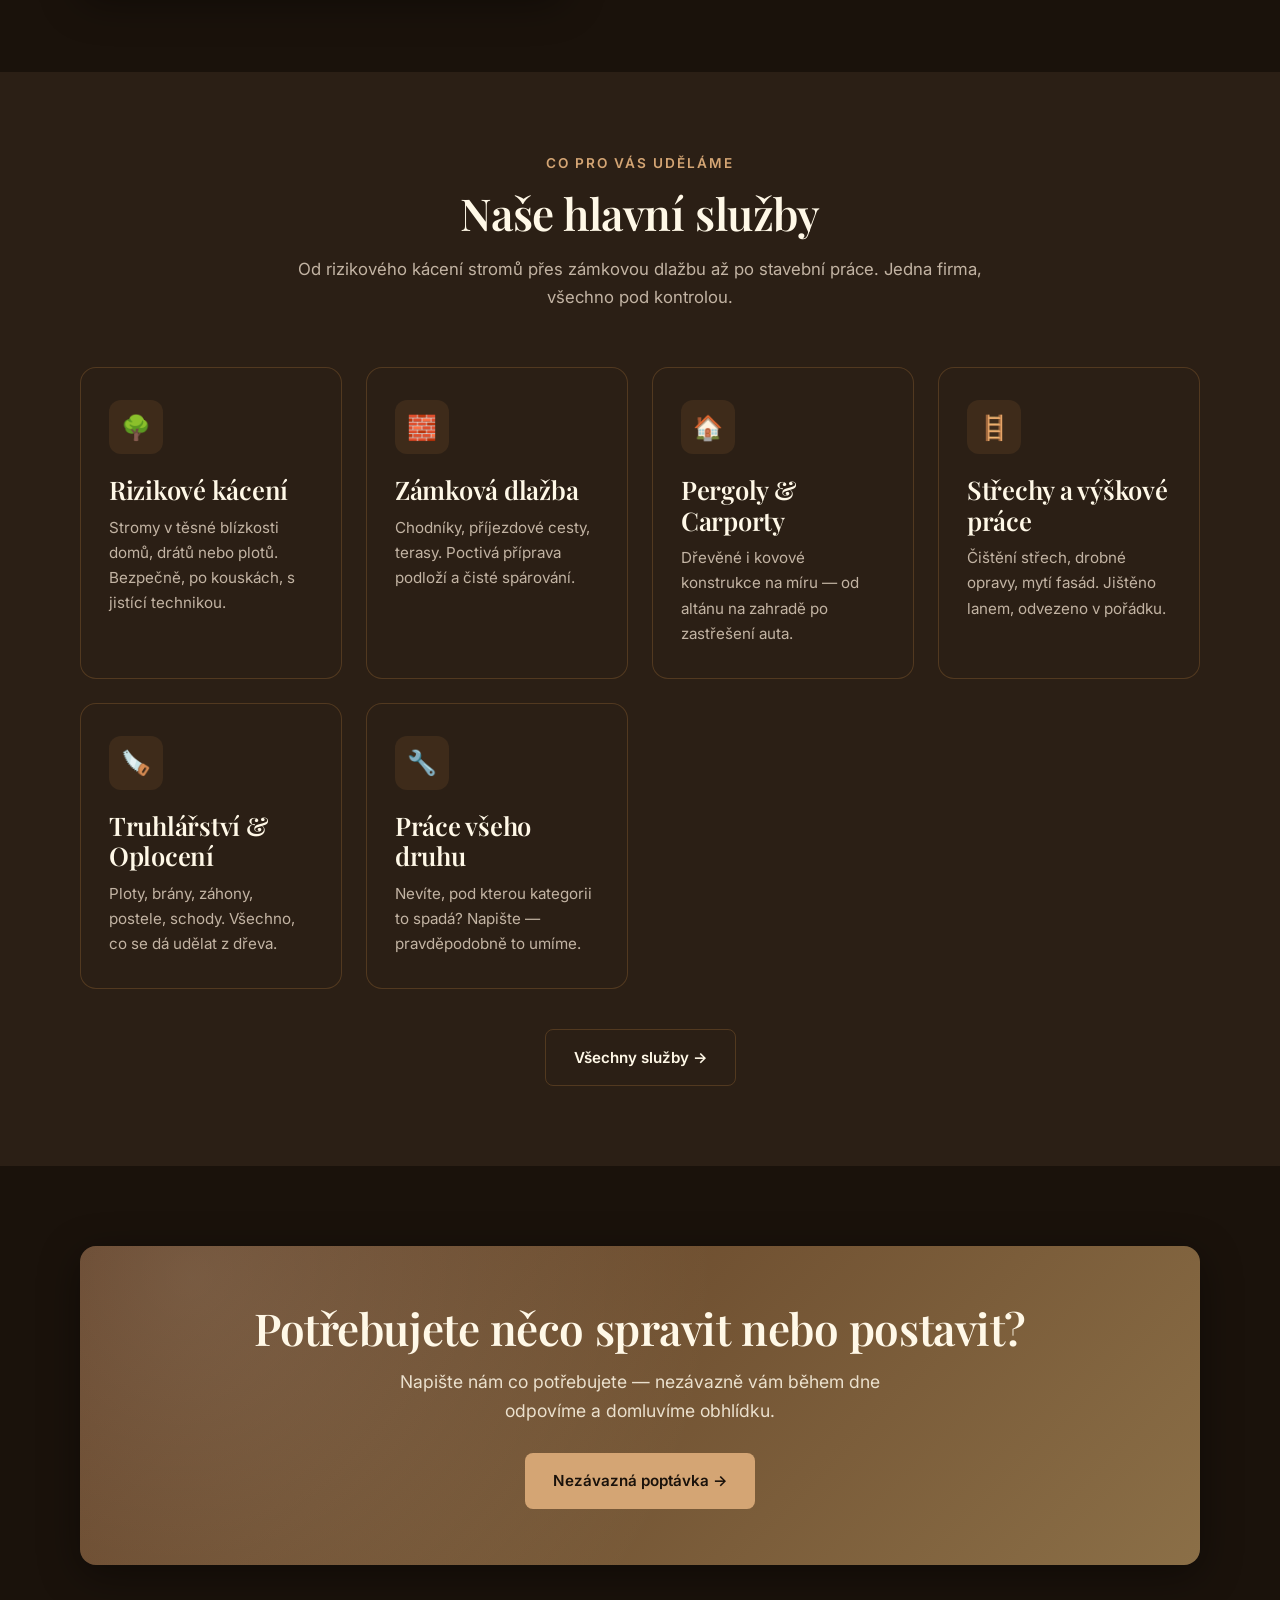
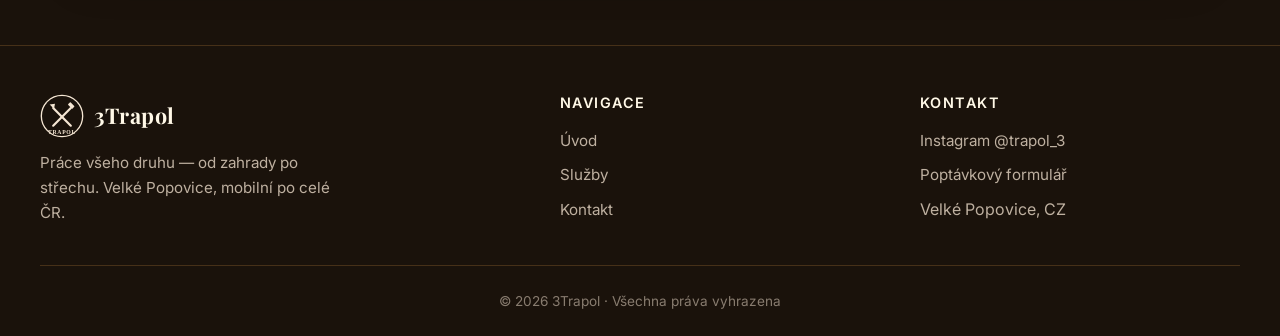
==== commit 59548894: "Update logo to TRAPOL circle with crossed tools + add phone field - Replace "3T" text placeholder wi" ====
--- a/web/index.html
+++ b/web/index.html
@@ -45,7 +45,7 @@
 <nav class="nav" aria-label="Hlavní navigace">
   <div class="nav-inner">
     <a href="index.html" class="logo" aria-label="3Trapol domů">
-      <span class="logo-mark">3T</span>
+      <span class="logo-mark"><svg viewBox="0 0 100 100" xmlns="http://www.w3.org/2000/svg" aria-hidden="true"><circle cx="50" cy="50" r="47" fill="#1a120b" stroke="#f5e6d3" stroke-width="3"/><g stroke="#f5e6d3" stroke-width="5" stroke-linecap="round"><line x1="30" y1="32" x2="70" y2="72"/><line x1="70" y1="32" x2="30" y2="72"/></g><rect x="64" y="22" width="14" height="8" rx="1.5" fill="#f5e6d3" transform="rotate(45 71 26)"/><polygon points="22,24 34,22 32,34" fill="#f5e6d3"/><text x="50" y="90" text-anchor="middle" font-family="Georgia,serif" font-size="13" font-weight="700" fill="#f5e6d3" letter-spacing="1.5">TRAPOL</text></svg></span>
       <span>3Trapol</span>
     </a>
     <button class="burger" aria-label="Menu" aria-expanded="false">☰</button>
@@ -185,7 +185,7 @@
   <div class="footer-inner">
     <div>
       <div class="logo" style="margin-bottom:0.5rem;">
-        <span class="logo-mark">3T</span>
+        <span class="logo-mark"><svg viewBox="0 0 100 100" xmlns="http://www.w3.org/2000/svg" aria-hidden="true"><circle cx="50" cy="50" r="47" fill="#1a120b" stroke="#f5e6d3" stroke-width="3"/><g stroke="#f5e6d3" stroke-width="5" stroke-linecap="round"><line x1="30" y1="32" x2="70" y2="72"/><line x1="70" y1="32" x2="30" y2="72"/></g><rect x="64" y="22" width="14" height="8" rx="1.5" fill="#f5e6d3" transform="rotate(45 71 26)"/><polygon points="22,24 34,22 32,34" fill="#f5e6d3"/><text x="50" y="90" text-anchor="middle" font-family="Georgia,serif" font-size="13" font-weight="700" fill="#f5e6d3" letter-spacing="1.5">TRAPOL</text></svg></span>
         <span>3Trapol</span>
       </div>
       <p class="footer-tag">Práce všeho druhu — od zahrady po střechu. Velké Popovice, mobilní po celé ČR.</p>
--- a/web/css/style.css
+++ b/web/css/style.css
@@ -96,16 +96,11 @@
 }
 
 .logo-mark {
-  width: 40px;
-  height: 40px;
-  border-radius: 50%;
-  background: var(--cream-bright);
-  color: var(--acacia-darkest);
-  display: grid;
-  place-items: center;
-  font-size: 1.1rem;
-  font-weight: 800;
-}
+  width: 44px;
+  height: 44px;
+  flex-shrink: 0;
+}
+.logo-mark svg { width: 100%; height: 100%; display: block; }
 
 .nav-links {
   display: flex;
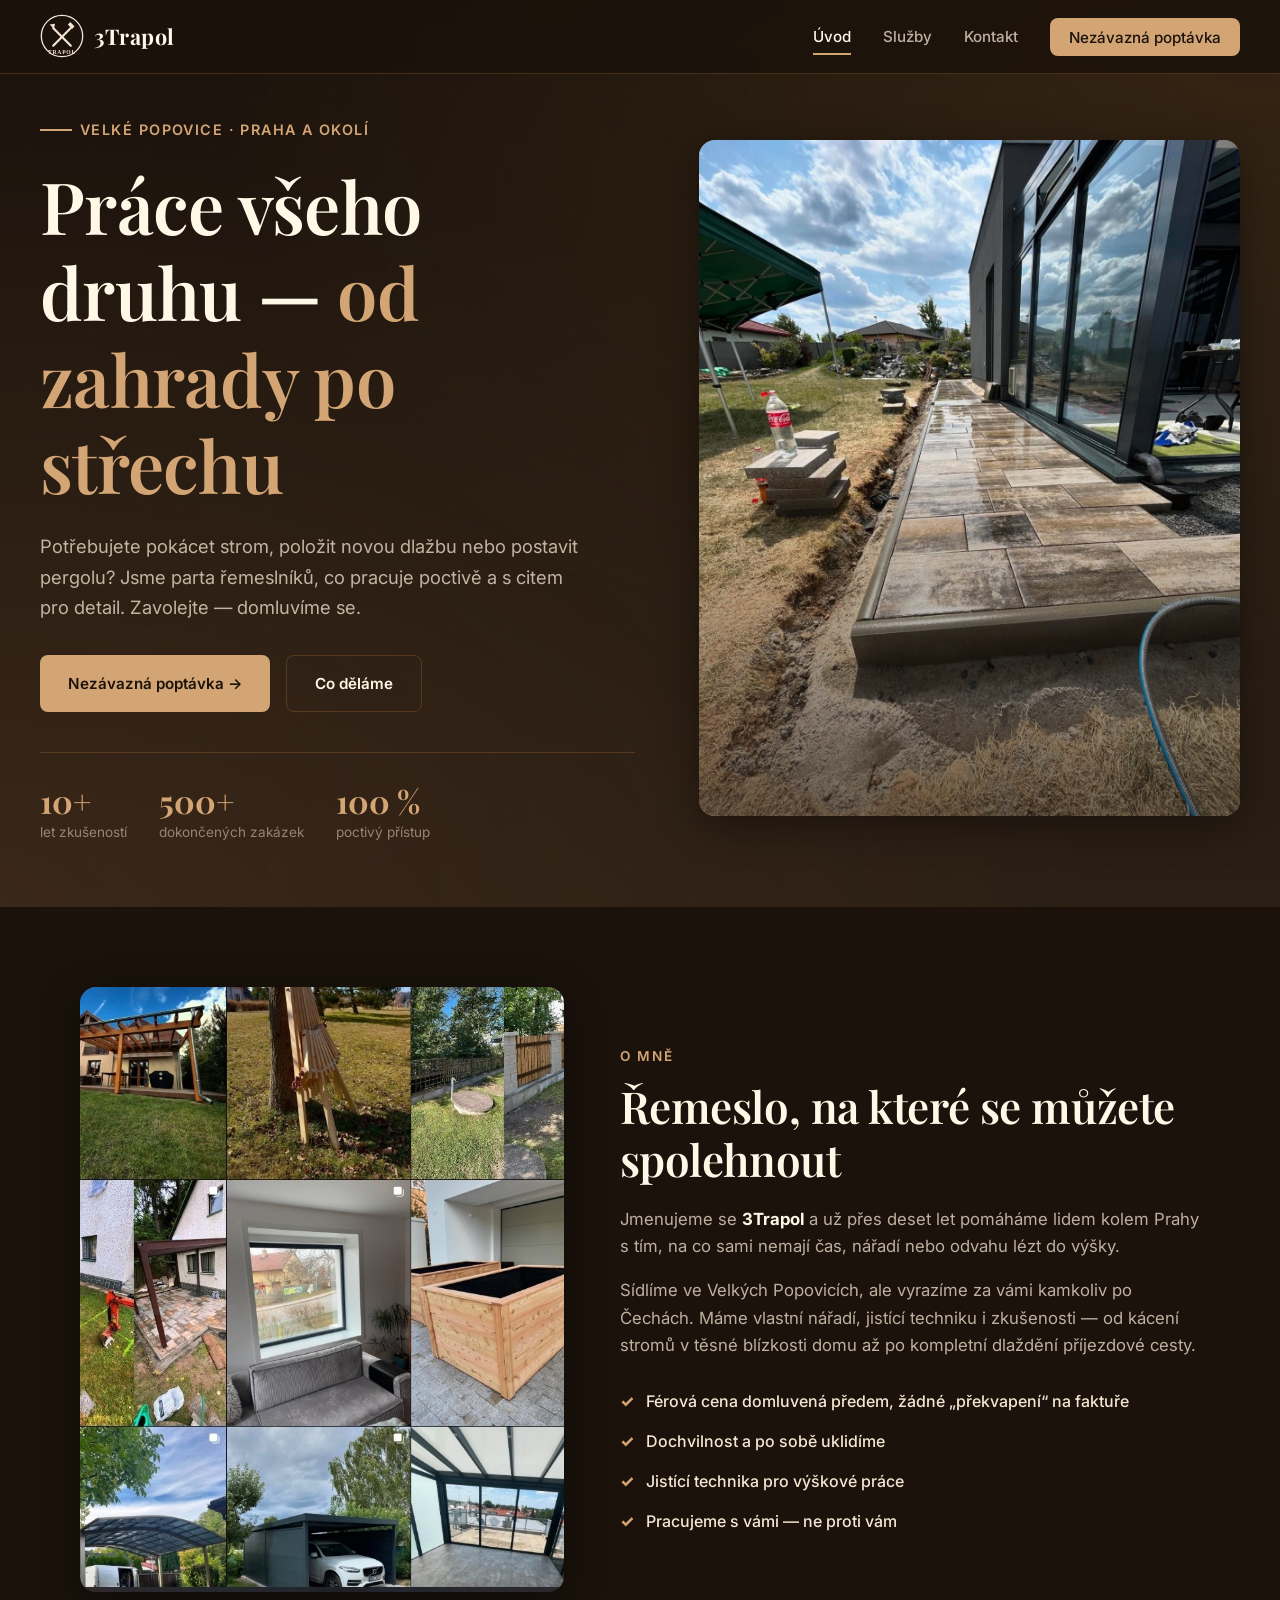
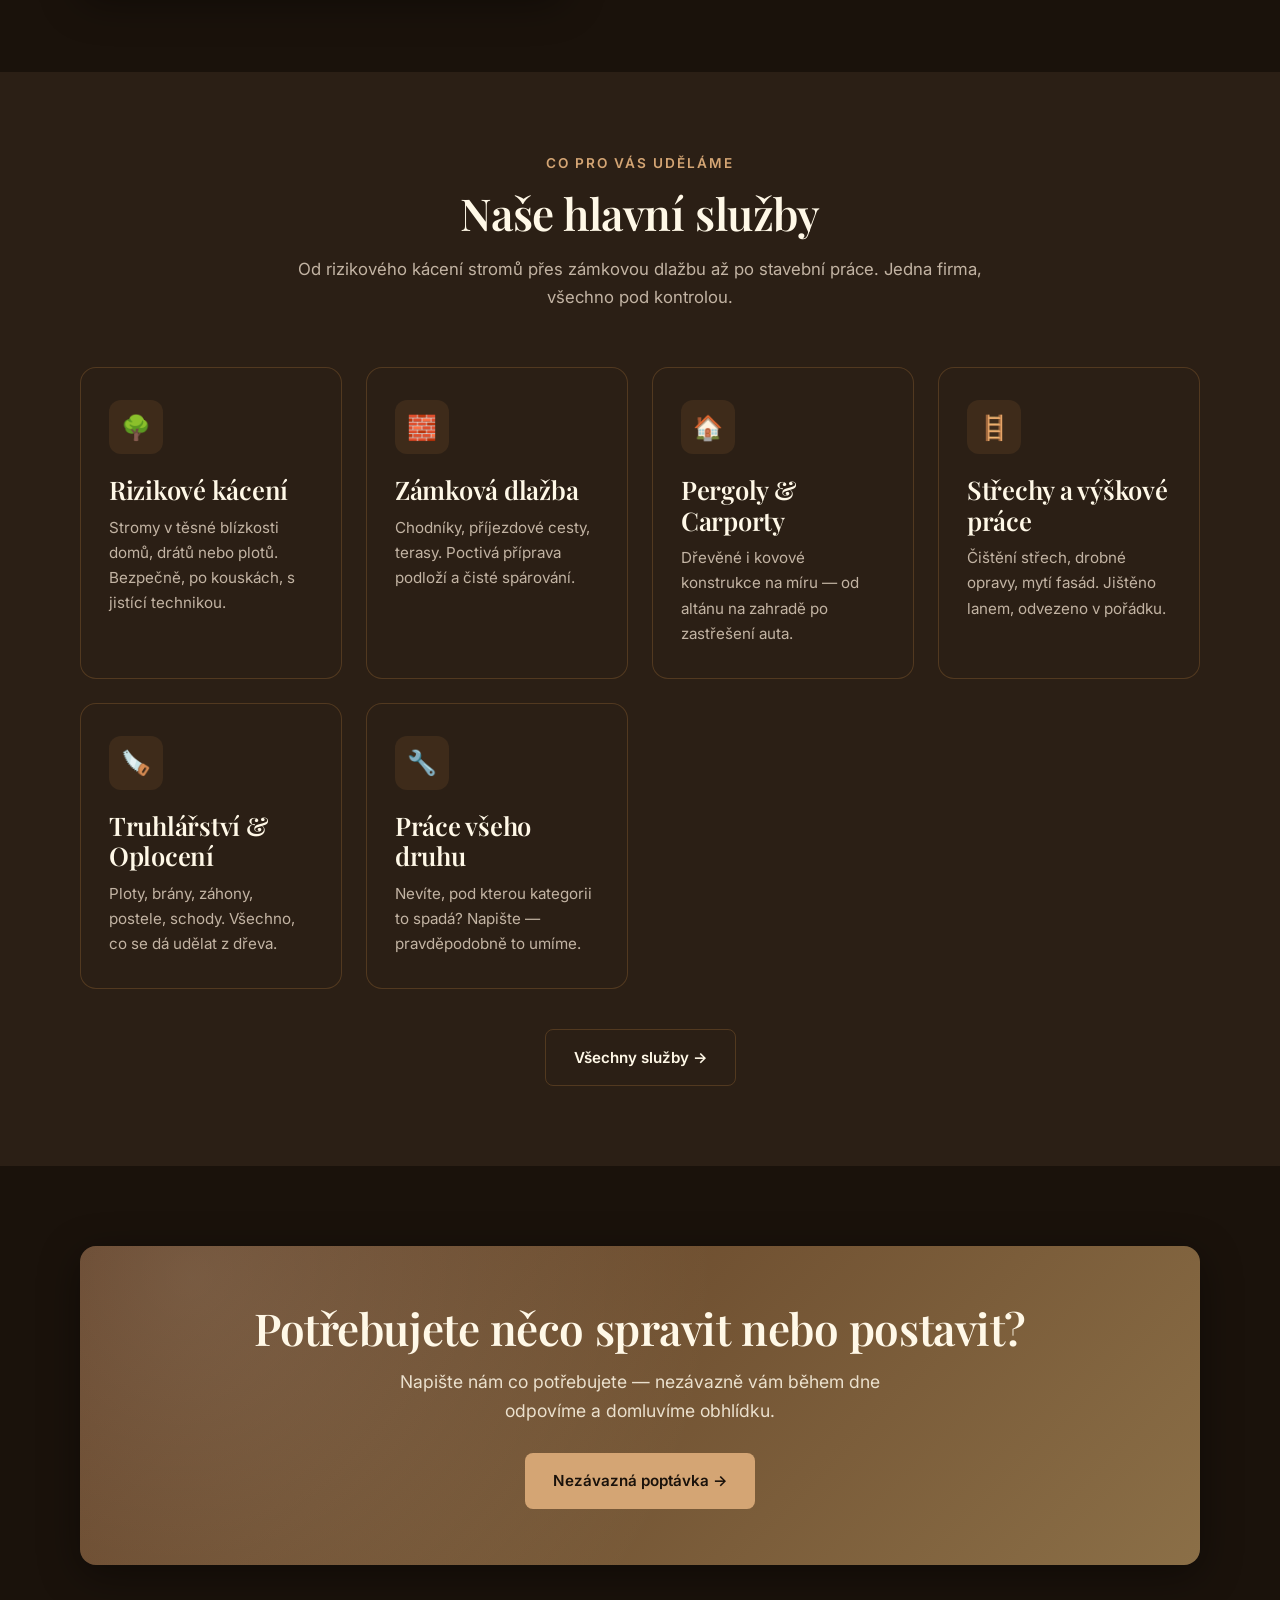
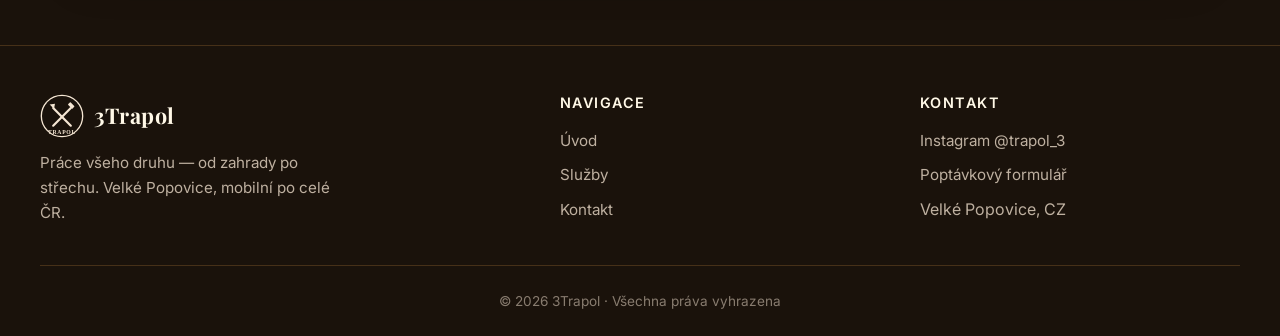
==== commit 42d2746f: "Add 11 real project photos from HONZA FOTKY - Hero (index): house with winter garden (honza_05.jpg) " ====
--- a/web/index.html
+++ b/web/index.html
@@ -89,21 +89,17 @@
         </div>
       </div>
     </div>
-    <div class="hero-visual" aria-hidden="true">
-      <div class="hero-emblem">
-        <div class="hero-emblem-inner">
-          TRAPOL
-          <span>3T · CZ</span>
-        </div>
-        <div class="hero-emblem-tools">🔨 ⛏</div>
-      </div>
+    <div class="hero-visual">
+      <img src="images/honza_05.jpg" alt="Moderní dům se zimní zahradou — ukázka naší práce" loading="eager">
     </div>
   </div>
 </header>
 
 <section class="section" id="o-mne">
   <div class="about reveal">
-    <div class="about-image" aria-hidden="true"></div>
+    <div class="about-image">
+      <img src="images/honza_02.jpg" alt="3Trapol — ukázka práce: zámková dlažba u zimní zahrady" loading="lazy">
+    </div>
     <div class="about-text">
       <span class="section-head" style="text-align:left; margin:0 0 1rem;">
         <span class="eyebrow" style="color: var(--accent); font-weight:600; letter-spacing:.15em; text-transform:uppercase; font-size:.85rem;">O mně</span>
--- a/web/css/style.css
+++ b/web/css/style.css
@@ -333,15 +333,20 @@
     var(--acacia-dark);
   box-shadow: var(--shadow);
   overflow: hidden;
-  display: grid;
-  place-items: center;
-}
-
-.hero-visual::before {
+}
+.hero-visual img {
+  position: absolute;
+  inset: 0;
+  width: 100%;
+  height: 100%;
+  object-fit: cover;
+}
+.hero-visual::after {
   content: '';
   position: absolute;
   inset: 0;
-  background: radial-gradient(circle at 30% 20%, rgba(255, 248, 231, 0.15), transparent 50%);
+  background: linear-gradient(180deg, transparent 40%, rgba(26, 18, 11, 0.6));
+  pointer-events: none;
 }
 
 .hero-emblem {
@@ -434,14 +439,11 @@
   position: relative;
   overflow: hidden;
 }
-.about-image::after {
-  content: '🔨';
-  position: absolute;
-  inset: 0;
-  display: grid;
-  place-items: center;
-  font-size: 6rem;
-  opacity: 0.3;
+.about-image img {
+  width: 100%;
+  height: 100%;
+  object-fit: cover;
+  display: block;
 }
 
 .about-text h2 { margin-bottom: 1.25rem; }
@@ -547,32 +549,35 @@
 .gallery-item {
   aspect-ratio: 1;
   border-radius: var(--radius);
-  background: linear-gradient(135deg, var(--acacia), var(--acacia-dark));
+  background: var(--acacia-dark);
   position: relative;
   overflow: hidden;
   cursor: pointer;
   transition: transform 0.3s;
-  display: grid;
-  place-items: center;
-}
-.gallery-item:hover { transform: scale(1.03); }
+}
+.gallery-item img {
+  width: 100%;
+  height: 100%;
+  object-fit: cover;
+  display: block;
+  transition: transform 0.5s;
+}
+.gallery-item:hover { transform: scale(1.02); }
+.gallery-item:hover img { transform: scale(1.08); }
 .gallery-item::after {
   content: attr(data-label);
   position: absolute;
   inset: 0;
-  display: grid;
-  place-items: center;
   color: var(--cream-bright);
   font-weight: 600;
   font-size: 0.95rem;
-  background: linear-gradient(180deg, transparent 50%, rgba(26, 18, 11, 0.85));
+  background: linear-gradient(180deg, transparent 55%, rgba(26, 18, 11, 0.9));
   padding: 1rem;
   text-align: center;
-  align-content: end;
-}
-.gallery-placeholder {
-  font-size: 3rem;
-  opacity: 0.4;
+  display: flex;
+  align-items: flex-end;
+  justify-content: center;
+  pointer-events: none;
 }
 
 /* === CTA BLOCK === */
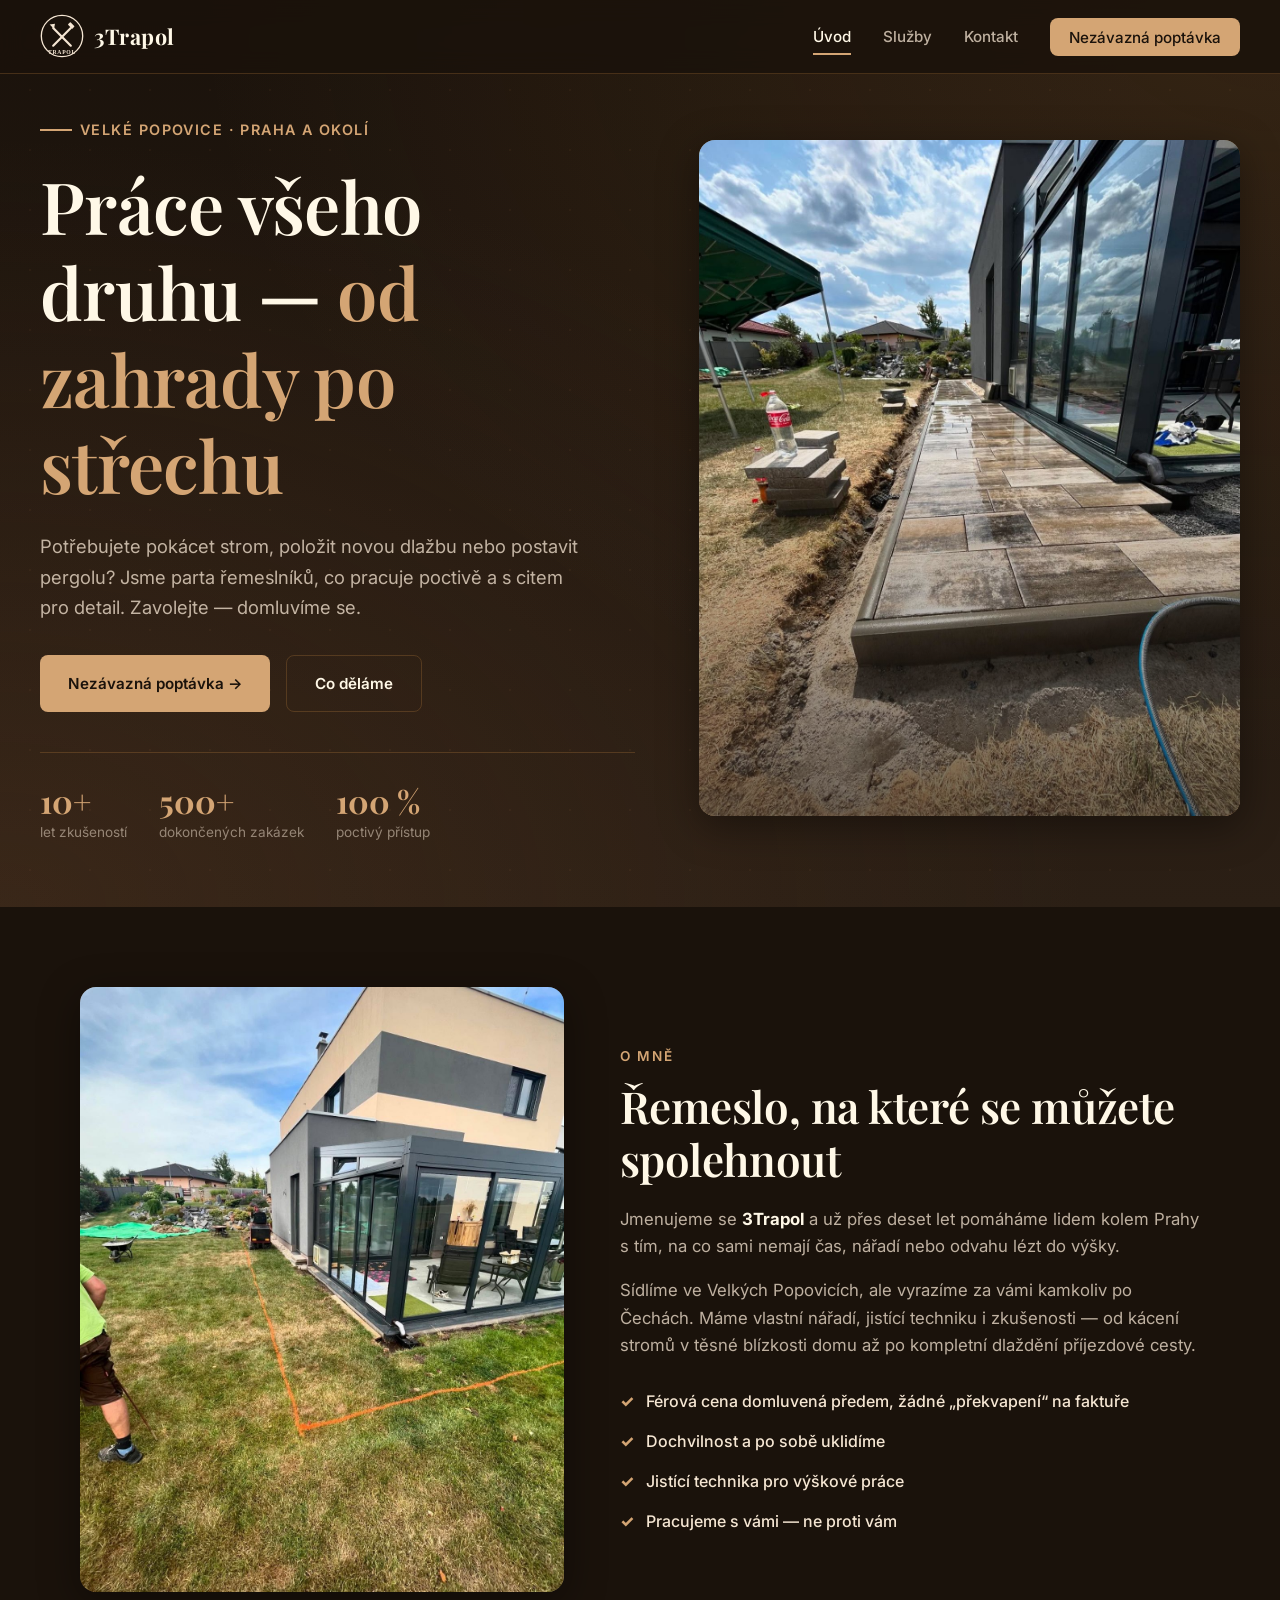
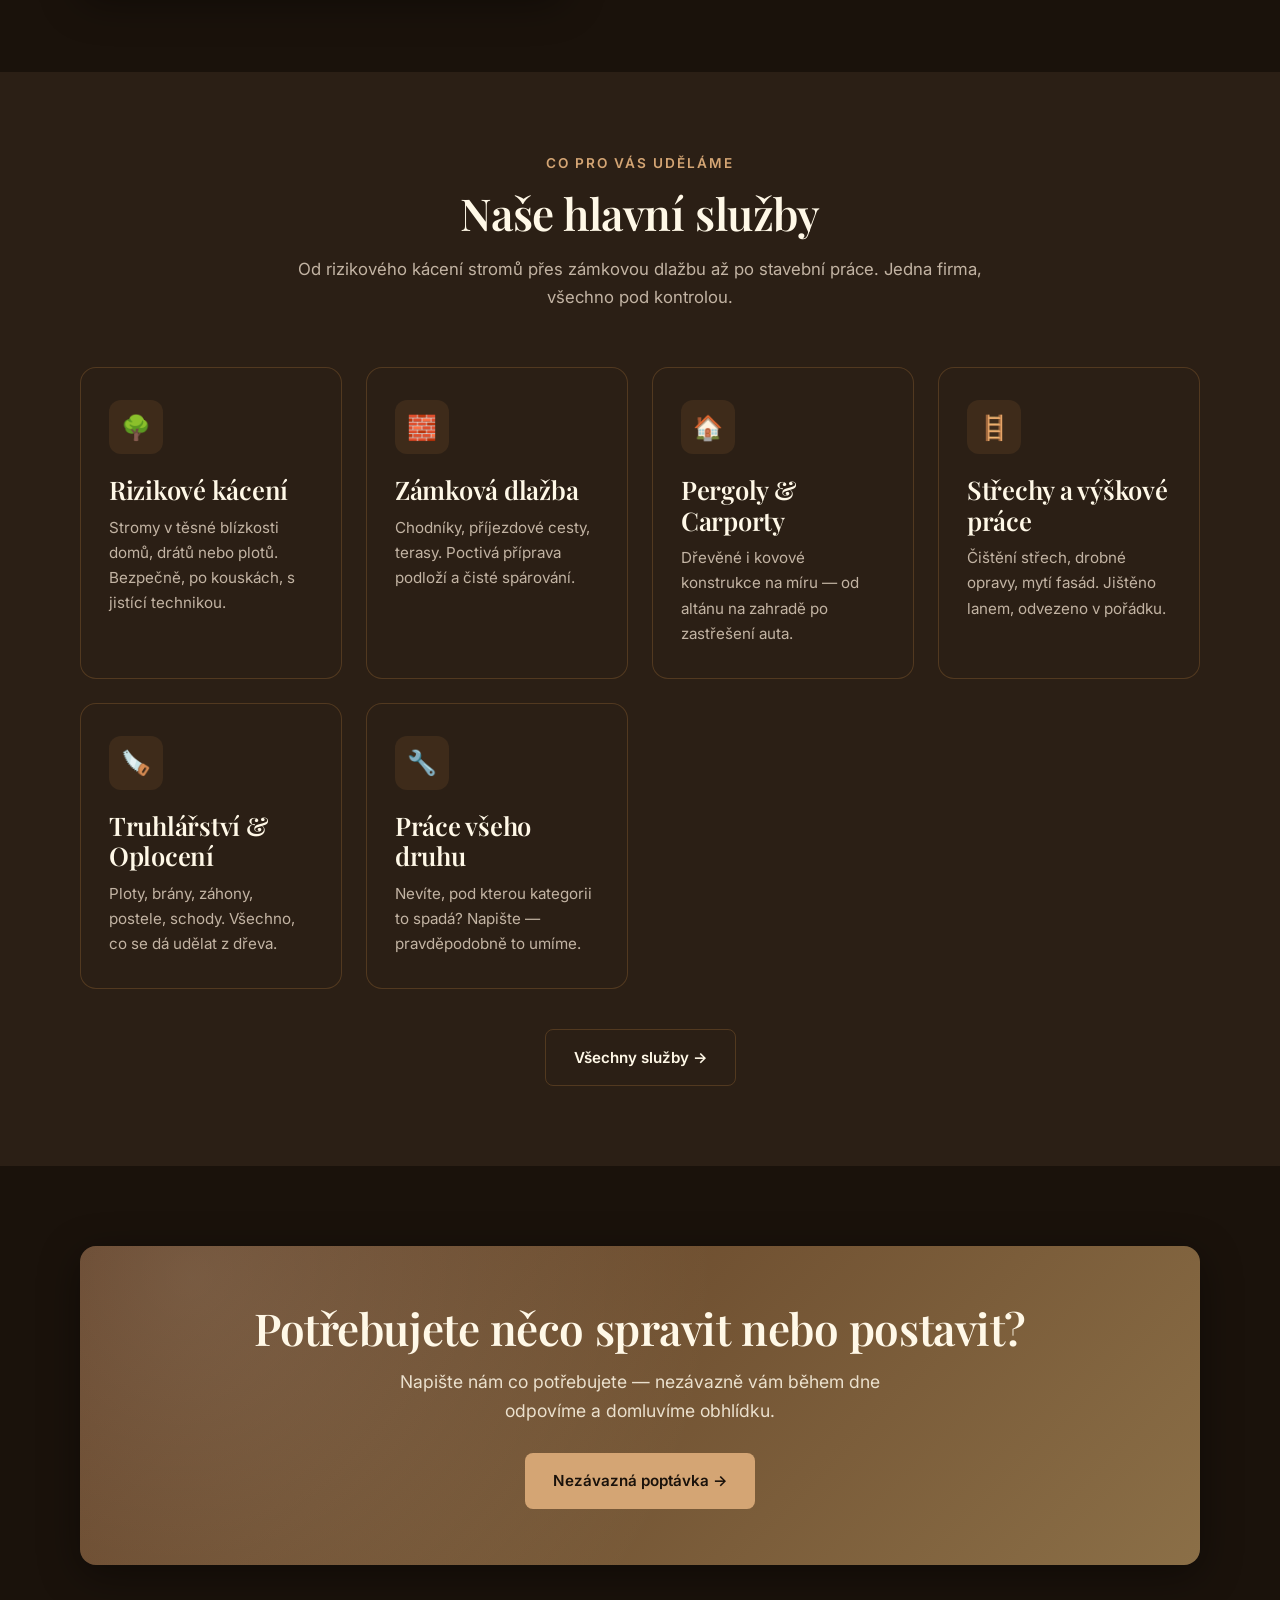
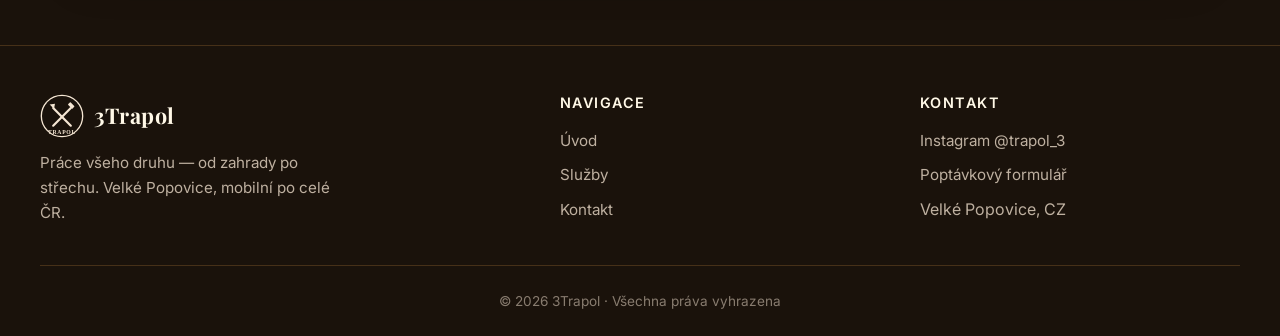
==== commit b113d2ec: "Use owner photo for About section honza_07.jpg (person measuring job site) moved to About/O mně honz" ====
--- a/web/index.html
+++ b/web/index.html
@@ -98,7 +98,7 @@
 <section class="section" id="o-mne">
   <div class="about reveal">
     <div class="about-image">
-      <img src="images/honza_02.jpg" alt="3Trapol — ukázka práce: zámková dlažba u zimní zahrady" loading="lazy">
+      <img src="images/honza_07.jpg" alt="Honza z 3Trapol při práci — měření pozemku před pokládkou dlažby" loading="lazy">
     </div>
     <div class="about-text">
       <span class="section-head" style="text-align:left; margin:0 0 1rem;">
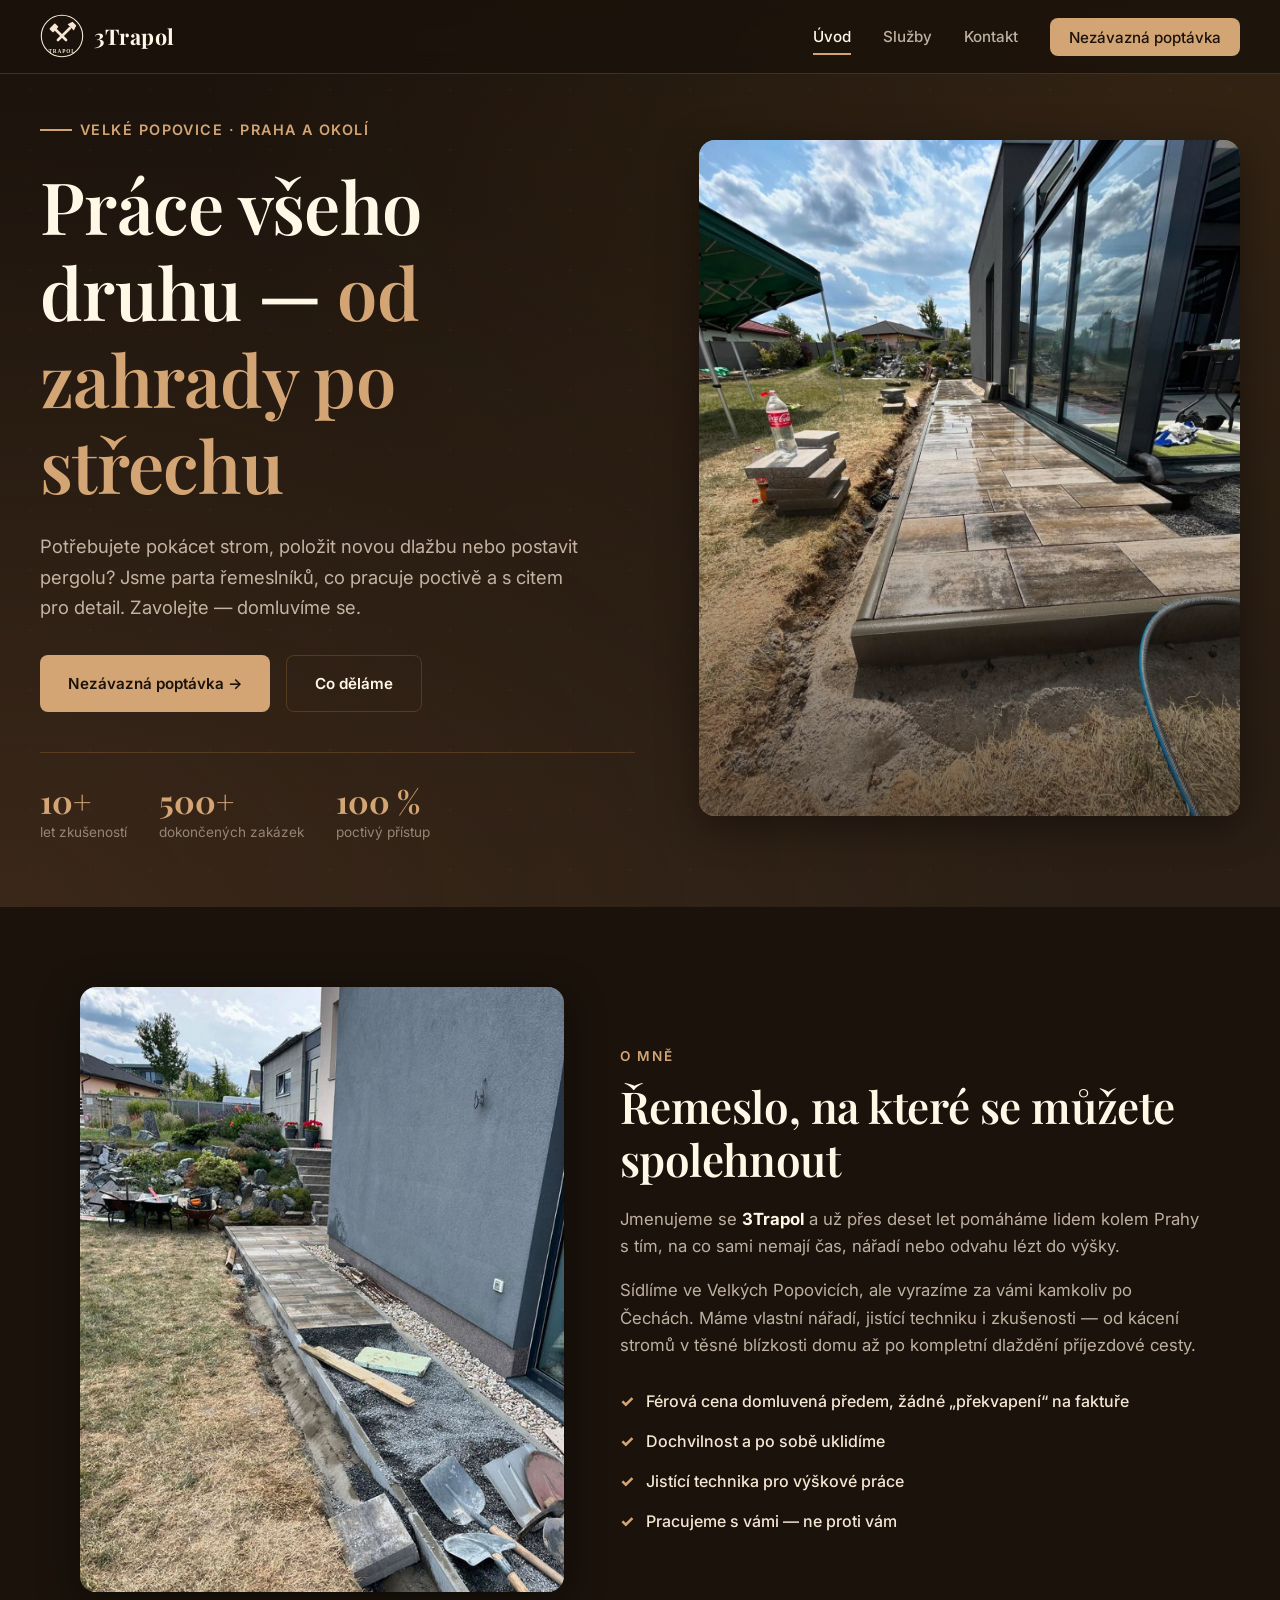
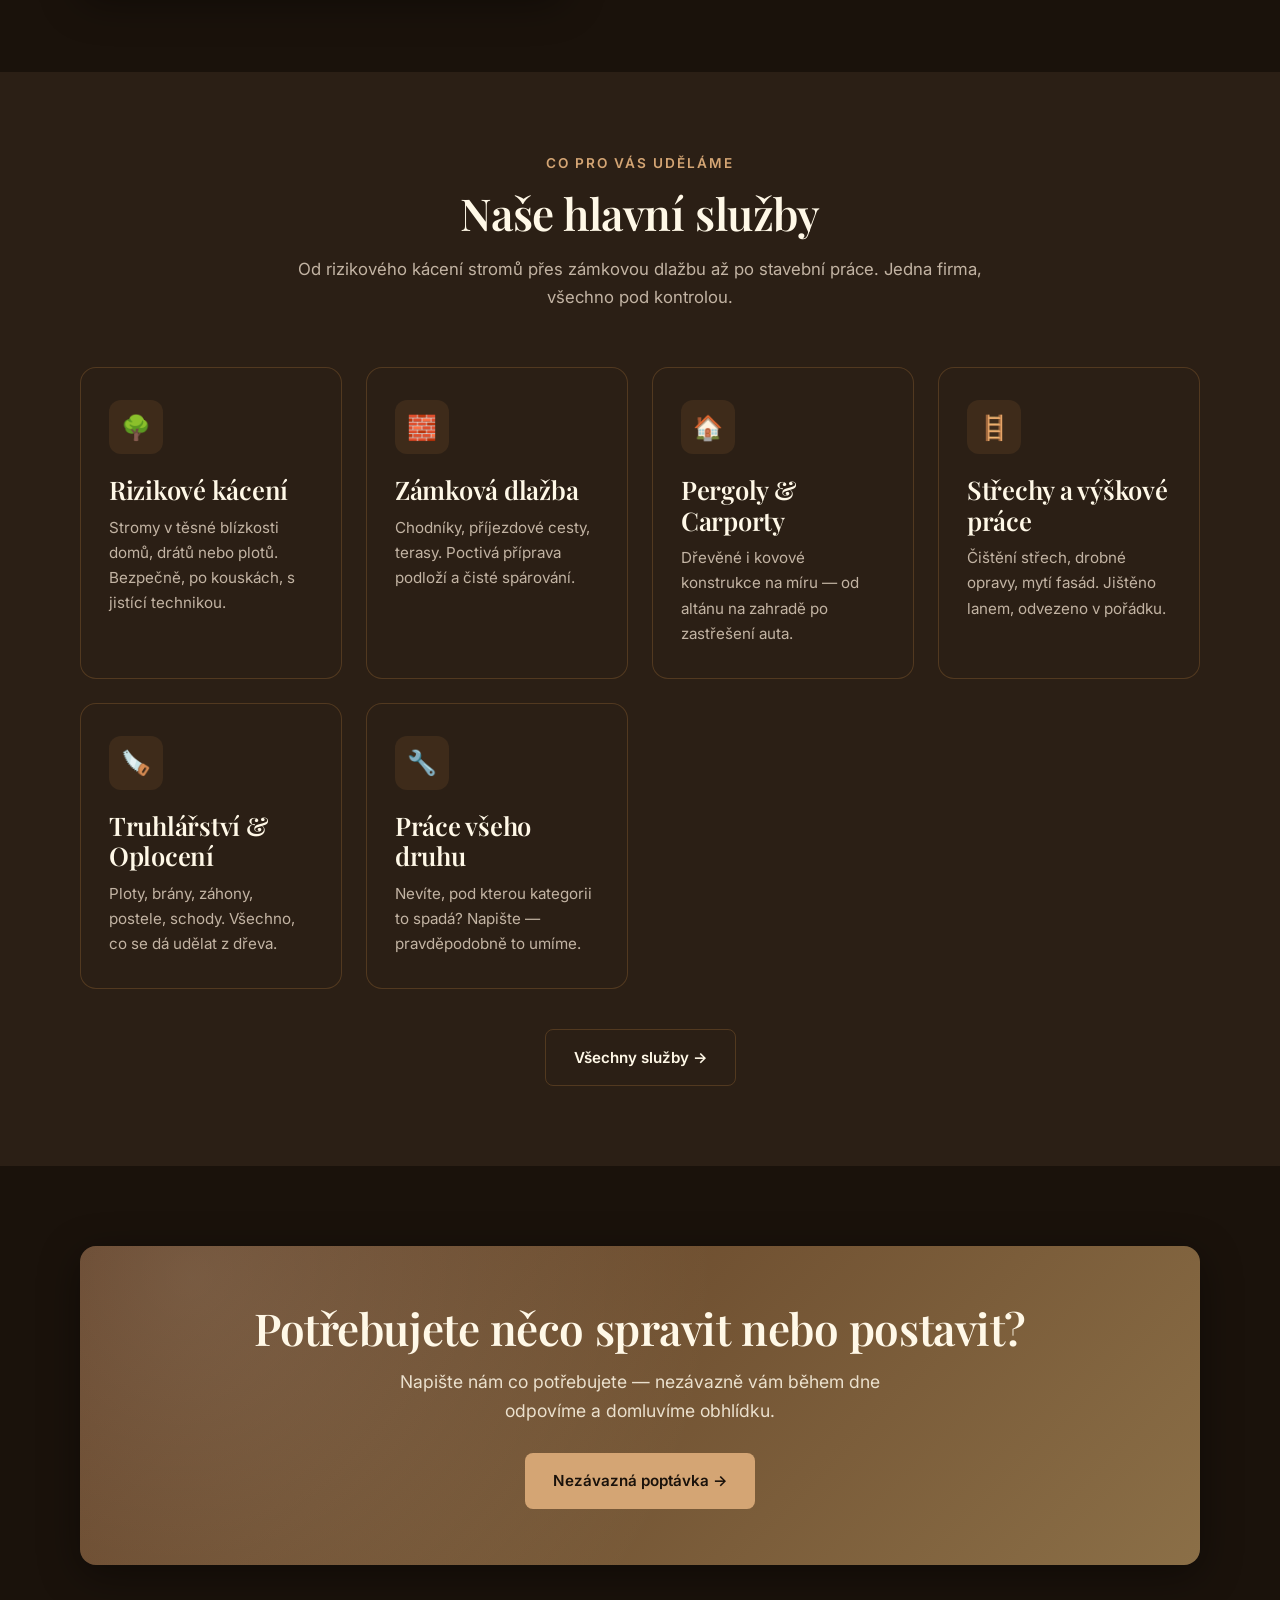
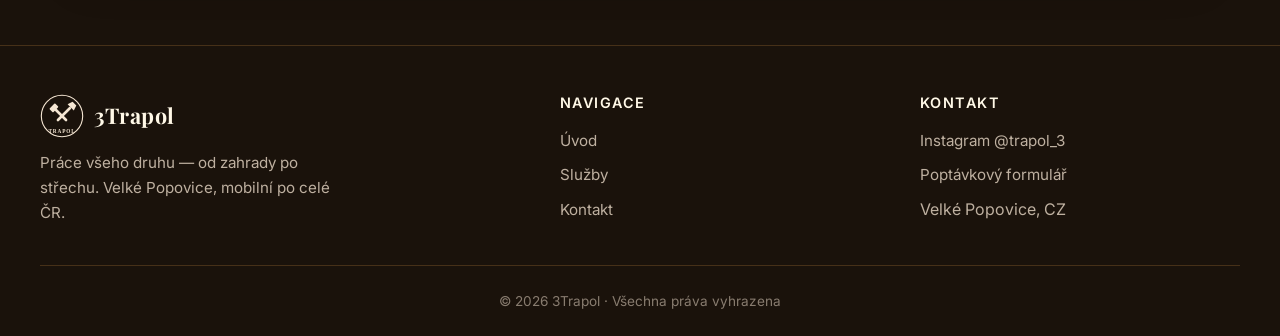
==== commit 30f5f44f: "Add owner photo and improved logo SVG - About section now shows Honza in yellow TRAPOL t-shirt build" ====
--- a/web/index.html
+++ b/web/index.html
@@ -45,7 +45,7 @@
 <nav class="nav" aria-label="Hlavní navigace">
   <div class="nav-inner">
     <a href="index.html" class="logo" aria-label="3Trapol domů">
-      <span class="logo-mark"><svg viewBox="0 0 100 100" xmlns="http://www.w3.org/2000/svg" aria-hidden="true"><circle cx="50" cy="50" r="47" fill="#1a120b" stroke="#f5e6d3" stroke-width="3"/><g stroke="#f5e6d3" stroke-width="5" stroke-linecap="round"><line x1="30" y1="32" x2="70" y2="72"/><line x1="70" y1="32" x2="30" y2="72"/></g><rect x="64" y="22" width="14" height="8" rx="1.5" fill="#f5e6d3" transform="rotate(45 71 26)"/><polygon points="22,24 34,22 32,34" fill="#f5e6d3"/><text x="50" y="90" text-anchor="middle" font-family="Georgia,serif" font-size="13" font-weight="700" fill="#f5e6d3" letter-spacing="1.5">TRAPOL</text></svg></span>
+      <span class="logo-mark"><svg viewBox="0 0 100 100" xmlns="http://www.w3.org/2000/svg" aria-hidden="true"><circle cx="50" cy="50" r="47" fill="#1a120b" stroke="#f5e6d3" stroke-width="2.5"/><g transform="translate(50,50)"><g transform="rotate(-45)"><rect x="-3" y="-28" width="6" height="44" rx="3" fill="#f5e6d3"/><rect x="-9" y="-32" width="18" height="12" rx="2" fill="#f5e6d3"/></g><g transform="rotate(45)"><rect x="-3" y="-28" width="6" height="44" rx="3" fill="#f5e6d3"/><polygon points="-10,-28 10,-28 6,-40 -6,-40" fill="#f5e6d3"/></g></g><text x="50" y="89" text-anchor="middle" font-family="Georgia,serif" font-size="12" font-weight="700" fill="#f5e6d3" letter-spacing="2">TRAPOL</text></svg></span>
       <span>3Trapol</span>
     </a>
     <button class="burger" aria-label="Menu" aria-expanded="false">☰</button>
@@ -98,7 +98,7 @@
 <section class="section" id="o-mne">
   <div class="about reveal">
     <div class="about-image">
-      <img src="images/honza_07.jpg" alt="Honza z 3Trapol při práci — měření pozemku před pokládkou dlažby" loading="lazy">
+      <img src="images/honza_owner.jpg" alt="Honza — zakladatel 3Trapol při stavbě dřevěného plotu" loading="lazy">
     </div>
     <div class="about-text">
       <span class="section-head" style="text-align:left; margin:0 0 1rem;">
@@ -181,7 +181,7 @@
   <div class="footer-inner">
     <div>
       <div class="logo" style="margin-bottom:0.5rem;">
-        <span class="logo-mark"><svg viewBox="0 0 100 100" xmlns="http://www.w3.org/2000/svg" aria-hidden="true"><circle cx="50" cy="50" r="47" fill="#1a120b" stroke="#f5e6d3" stroke-width="3"/><g stroke="#f5e6d3" stroke-width="5" stroke-linecap="round"><line x1="30" y1="32" x2="70" y2="72"/><line x1="70" y1="32" x2="30" y2="72"/></g><rect x="64" y="22" width="14" height="8" rx="1.5" fill="#f5e6d3" transform="rotate(45 71 26)"/><polygon points="22,24 34,22 32,34" fill="#f5e6d3"/><text x="50" y="90" text-anchor="middle" font-family="Georgia,serif" font-size="13" font-weight="700" fill="#f5e6d3" letter-spacing="1.5">TRAPOL</text></svg></span>
+        <span class="logo-mark"><svg viewBox="0 0 100 100" xmlns="http://www.w3.org/2000/svg" aria-hidden="true"><circle cx="50" cy="50" r="47" fill="#1a120b" stroke="#f5e6d3" stroke-width="2.5"/><g transform="translate(50,50)"><g transform="rotate(-45)"><rect x="-3" y="-28" width="6" height="44" rx="3" fill="#f5e6d3"/><rect x="-9" y="-32" width="18" height="12" rx="2" fill="#f5e6d3"/></g><g transform="rotate(45)"><rect x="-3" y="-28" width="6" height="44" rx="3" fill="#f5e6d3"/><polygon points="-10,-28 10,-28 6,-40 -6,-40" fill="#f5e6d3"/></g></g><text x="50" y="89" text-anchor="middle" font-family="Georgia,serif" font-size="12" font-weight="700" fill="#f5e6d3" letter-spacing="2">TRAPOL</text></svg></span>
         <span>3Trapol</span>
       </div>
       <p class="footer-tag">Práce všeho druhu — od zahrady po střechu. Velké Popovice, mobilní po celé ČR.</p>
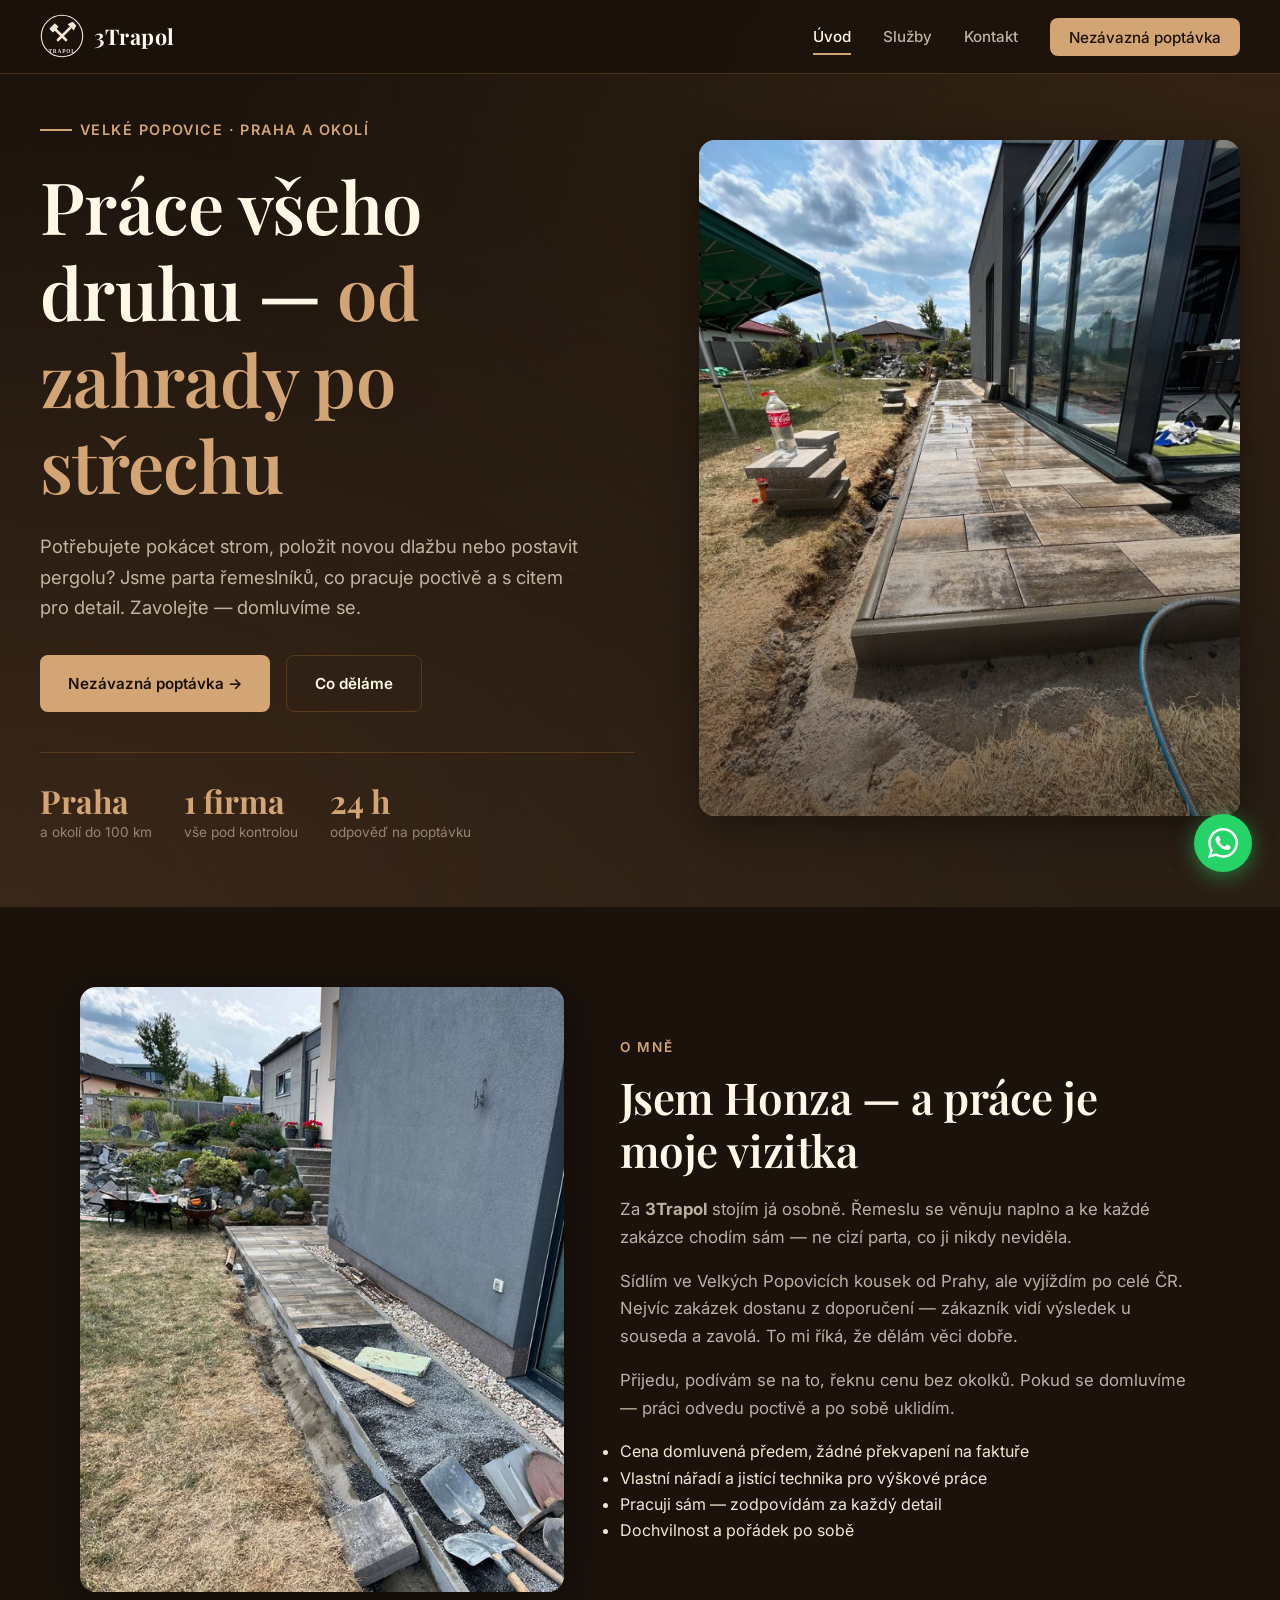
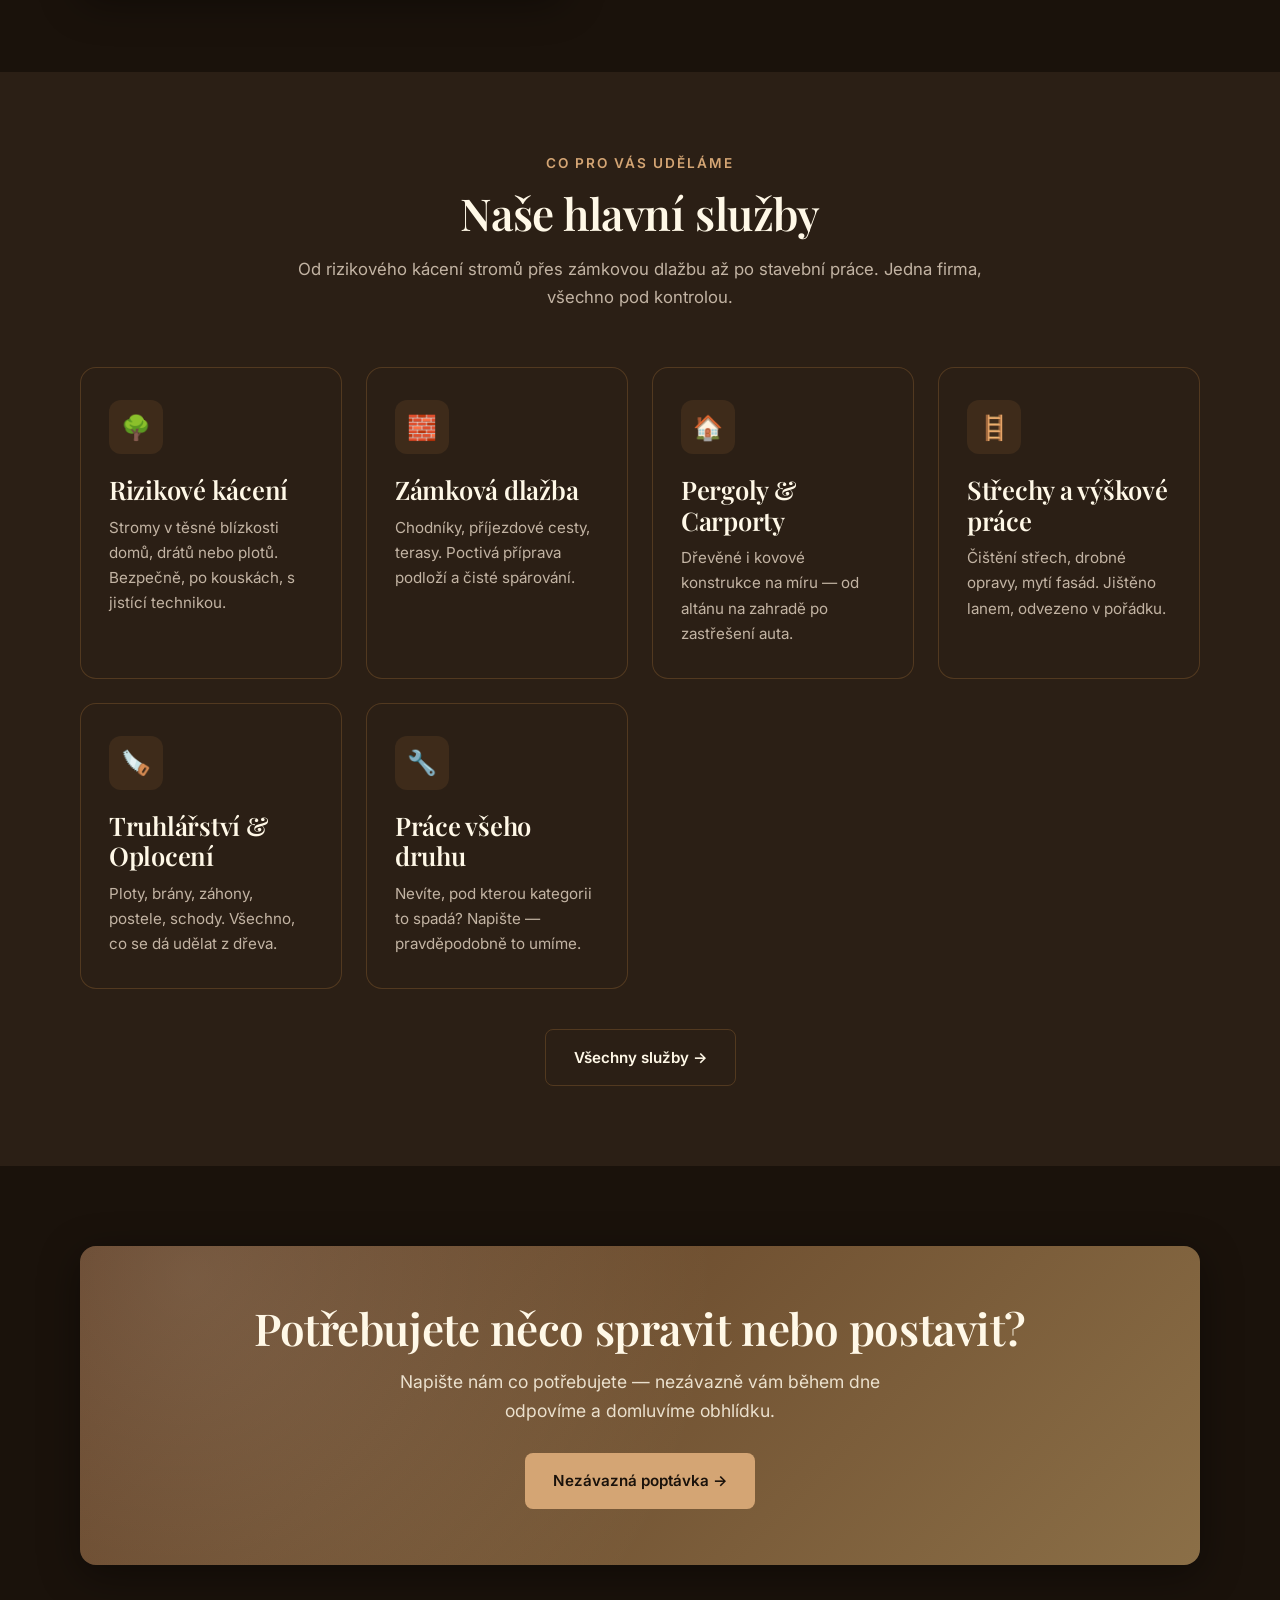
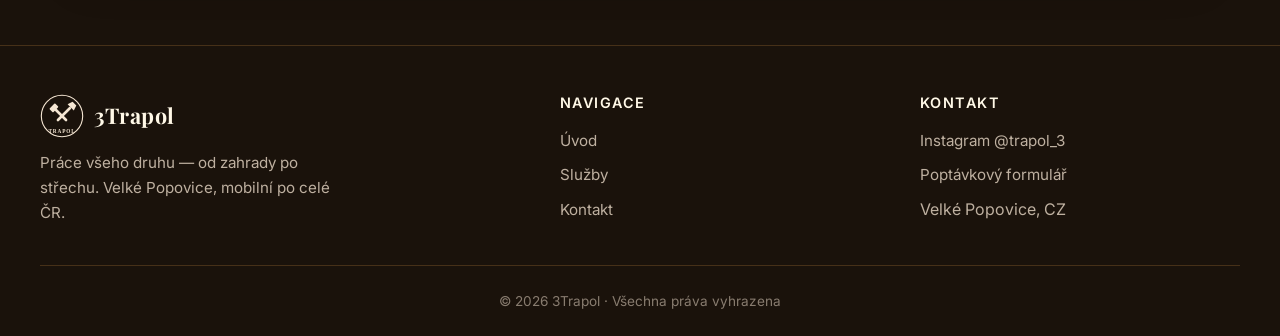
==== commit 5ded89b4: "Fix all critical issues: form, map, lightbox, WhatsApp, personal text - Formspree AJAX form submissi" ====
--- a/web/index.html
+++ b/web/index.html
@@ -76,16 +76,16 @@
       </div>
       <div class="hero-stats">
         <div>
-          <div class="stat-num">10+</div>
-          <div class="stat-label">let zkušeností</div>
+          <div class="stat-num">Praha</div>
+          <div class="stat-label">a okolí do 100 km</div>
         </div>
         <div>
-          <div class="stat-num">500+</div>
-          <div class="stat-label">dokončených zakázek</div>
+          <div class="stat-num">1 firma</div>
+          <div class="stat-label">vše pod kontrolou</div>
         </div>
         <div>
-          <div class="stat-num">100 %</div>
-          <div class="stat-label">poctivý přístup</div>
+          <div class="stat-num">24 h</div>
+          <div class="stat-label">odpověď na poptávku</div>
         </div>
       </div>
     </div>
@@ -104,21 +104,25 @@
       <span class="section-head" style="text-align:left; margin:0 0 1rem;">
         <span class="eyebrow" style="color: var(--accent); font-weight:600; letter-spacing:.15em; text-transform:uppercase; font-size:.85rem;">O mně</span>
       </span>
-      <h2>Řemeslo, na které se můžete spolehnout</h2>
+      <h2>Jsem Honza — a práce je moje vizitka</h2>
       <p>
-        Jmenujeme se <strong style="color:var(--cream-bright)">3Trapol</strong> a už přes deset let pomáháme lidem
-        kolem Prahy s tím, na co sami nemají čas, nářadí nebo odvahu lézt do výšky.
+        Za <strong style=”color:var(--cream-bright)”>3Trapol</strong> stojím já osobně. Řemeslu se věnuju naplno
+        a ke každé zakázce chodím sám — ne cizí parta, co ji nikdy neviděla.
       </p>
       <p>
-        Sídlíme ve Velkých Popovicích, ale vyrazíme za vámi kamkoliv po Čechách. Máme vlastní nářadí,
-        jistící techniku i zkušenosti — od kácení stromů v těsné blízkosti domu až po kompletní
-        dlaždění příjezdové cesty.
-      </p>
-      <ul class="value-list">
-        <li>Férová cena domluvená předem, žádné „překvapení“ na faktuře</li>
-        <li>Dochvilnost a po sobě uklidíme</li>
-        <li>Jistící technika pro výškové práce</li>
-        <li>Pracujeme s vámi — ne proti vám</li>
+        Sídlím ve Velkých Popovicích kousek od Prahy, ale vyjíždím po celé ČR.
+        Nejvíc zakázek dostanu z doporučení — zákazník vidí výsledek u souseda a zavolá.
+        To mi říká, že dělám věci dobře.
+      </p>
+      <p>
+        Přijedu, podívám se na to, řeknu cenu bez okolků. Pokud se domluvíme —
+        práci odvedu poctivě a po sobě uklidím.
+      </p>
+      <ul class=”value-list”>
+        <li>Cena domluvená předem, žádné překvapení na faktuře</li>
+        <li>Vlastní nářadí a jistící technika pro výškové práce</li>
+        <li>Pracuji sám — zodpovídám za každý detail</li>
+        <li>Dochvilnost a pořádek po sobě</li>
       </ul>
     </div>
   </div>
@@ -208,6 +212,16 @@
   </div>
 </footer>
 
+<div class="lightbox" id="lightbox" role="dialog" aria-modal="true">
+  <button class="lightbox-close" id="lightboxClose" aria-label="Zavřít">✕</button>
+  <img class="lightbox-img" id="lightboxImg" src="" alt="">
+  <div class="lightbox-label" id="lightboxLabel"></div>
+</div>
+
+<a href="https://wa.me/420444222111" class="wa-float" target="_blank" rel="noopener" aria-label="Napsat na WhatsApp">
+  <svg viewBox="0 0 24 24" xmlns="http://www.w3.org/2000/svg"><path d="M17.472 14.382c-.297-.149-1.758-.867-2.03-.967-.273-.099-.471-.148-.67.15-.197.297-.767.966-.94 1.164-.173.199-.347.223-.644.075-.297-.15-1.255-.463-2.39-1.475-.883-.788-1.48-1.761-1.653-2.059-.173-.297-.018-.458.13-.606.134-.133.298-.347.446-.52.149-.174.198-.298.298-.497.099-.198.05-.371-.025-.52-.075-.149-.669-1.612-.916-2.207-.242-.579-.487-.5-.669-.51-.173-.008-.371-.01-.57-.01-.198 0-.52.074-.792.372-.272.297-1.04 1.016-1.04 2.479 0 1.462 1.065 2.875 1.213 3.074.149.198 2.096 3.2 5.077 4.487.709.306 1.262.489 1.694.625.712.227 1.36.195 1.871.118.571-.085 1.758-.719 2.006-1.413.248-.694.248-1.289.173-1.413-.074-.124-.272-.198-.57-.347m-5.421 7.403h-.004a9.87 9.87 0 01-5.031-1.378l-.361-.214-3.741.982.998-3.648-.235-.374a9.86 9.86 0 01-1.51-5.26c.001-5.45 4.436-9.884 9.888-9.884 2.64 0 5.122 1.03 6.988 2.898a9.825 9.825 0 012.893 6.994c-.003 5.45-4.437 9.884-9.885 9.884m8.413-18.297A11.815 11.815 0 0012.05 0C5.495 0 .16 5.335.157 11.892c0 2.096.547 4.142 1.588 5.945L.057 24l6.305-1.654a11.882 11.882 0 005.683 1.448h.005c6.554 0 11.89-5.335 11.893-11.893a11.821 11.821 0 00-3.48-8.413z"/></svg>
+</a>
+
 <script src="js/main.js"></script>
 </body>
 </html>
--- a/web/css/style.css
+++ b/web/css/style.css
@@ -797,3 +797,85 @@
   margin: 1rem auto 0;
   font-size: 1.1rem;
 }
+
+/* === LIGHTBOX === */
+.lightbox {
+  position: fixed;
+  inset: 0;
+  z-index: 999;
+  background: rgba(0,0,0,.93);
+  display: flex;
+  align-items: center;
+  justify-content: center;
+  padding: 1.5rem;
+  opacity: 0;
+  pointer-events: none;
+  transition: opacity .3s;
+}
+.lightbox.open { opacity: 1; pointer-events: auto; }
+.lightbox-img {
+  max-width: 100%;
+  max-height: 88vh;
+  object-fit: contain;
+  border-radius: var(--radius);
+  transform: scale(.92);
+  transition: transform .3s;
+  box-shadow: 0 0 80px rgba(0,0,0,.8);
+}
+.lightbox.open .lightbox-img { transform: scale(1); }
+.lightbox-close {
+  position: absolute;
+  top: 1.25rem; right: 1.5rem;
+  background: none; border: none;
+  color: var(--cream-bright);
+  font-size: 2.2rem;
+  cursor: pointer;
+  line-height: 1;
+  opacity: .7;
+  transition: opacity .2s;
+}
+.lightbox-close:hover { opacity: 1; }
+.lightbox-label {
+  position: absolute;
+  bottom: 2rem;
+  color: var(--text-muted);
+  font-size: .9rem;
+  text-align: center;
+}
+
+/* === WHATSAPP FLOAT === */
+.wa-float {
+  position: fixed;
+  bottom: 1.75rem;
+  right: 1.75rem;
+  z-index: 90;
+  width: 58px; height: 58px;
+  border-radius: 50%;
+  background: #25d366;
+  display: flex;
+  align-items: center;
+  justify-content: center;
+  box-shadow: 0 4px 20px rgba(37,211,102,.5);
+  transition: transform .25s, box-shadow .25s;
+  text-decoration: none;
+}
+.wa-float:hover {
+  transform: scale(1.1);
+  box-shadow: 0 6px 30px rgba(37,211,102,.7);
+}
+.wa-float svg { width: 30px; height: 30px; fill: white; }
+
+/* === MAPA === */
+.map-wrap {
+  border-radius: var(--radius-lg);
+  overflow: hidden;
+  border: 1px solid var(--border);
+  margin-top: 2.5rem;
+}
+.map-wrap iframe {
+  display: block;
+  width: 100%;
+  height: 320px;
+  border: none;
+  filter: grayscale(30%) contrast(1.05);
+}
